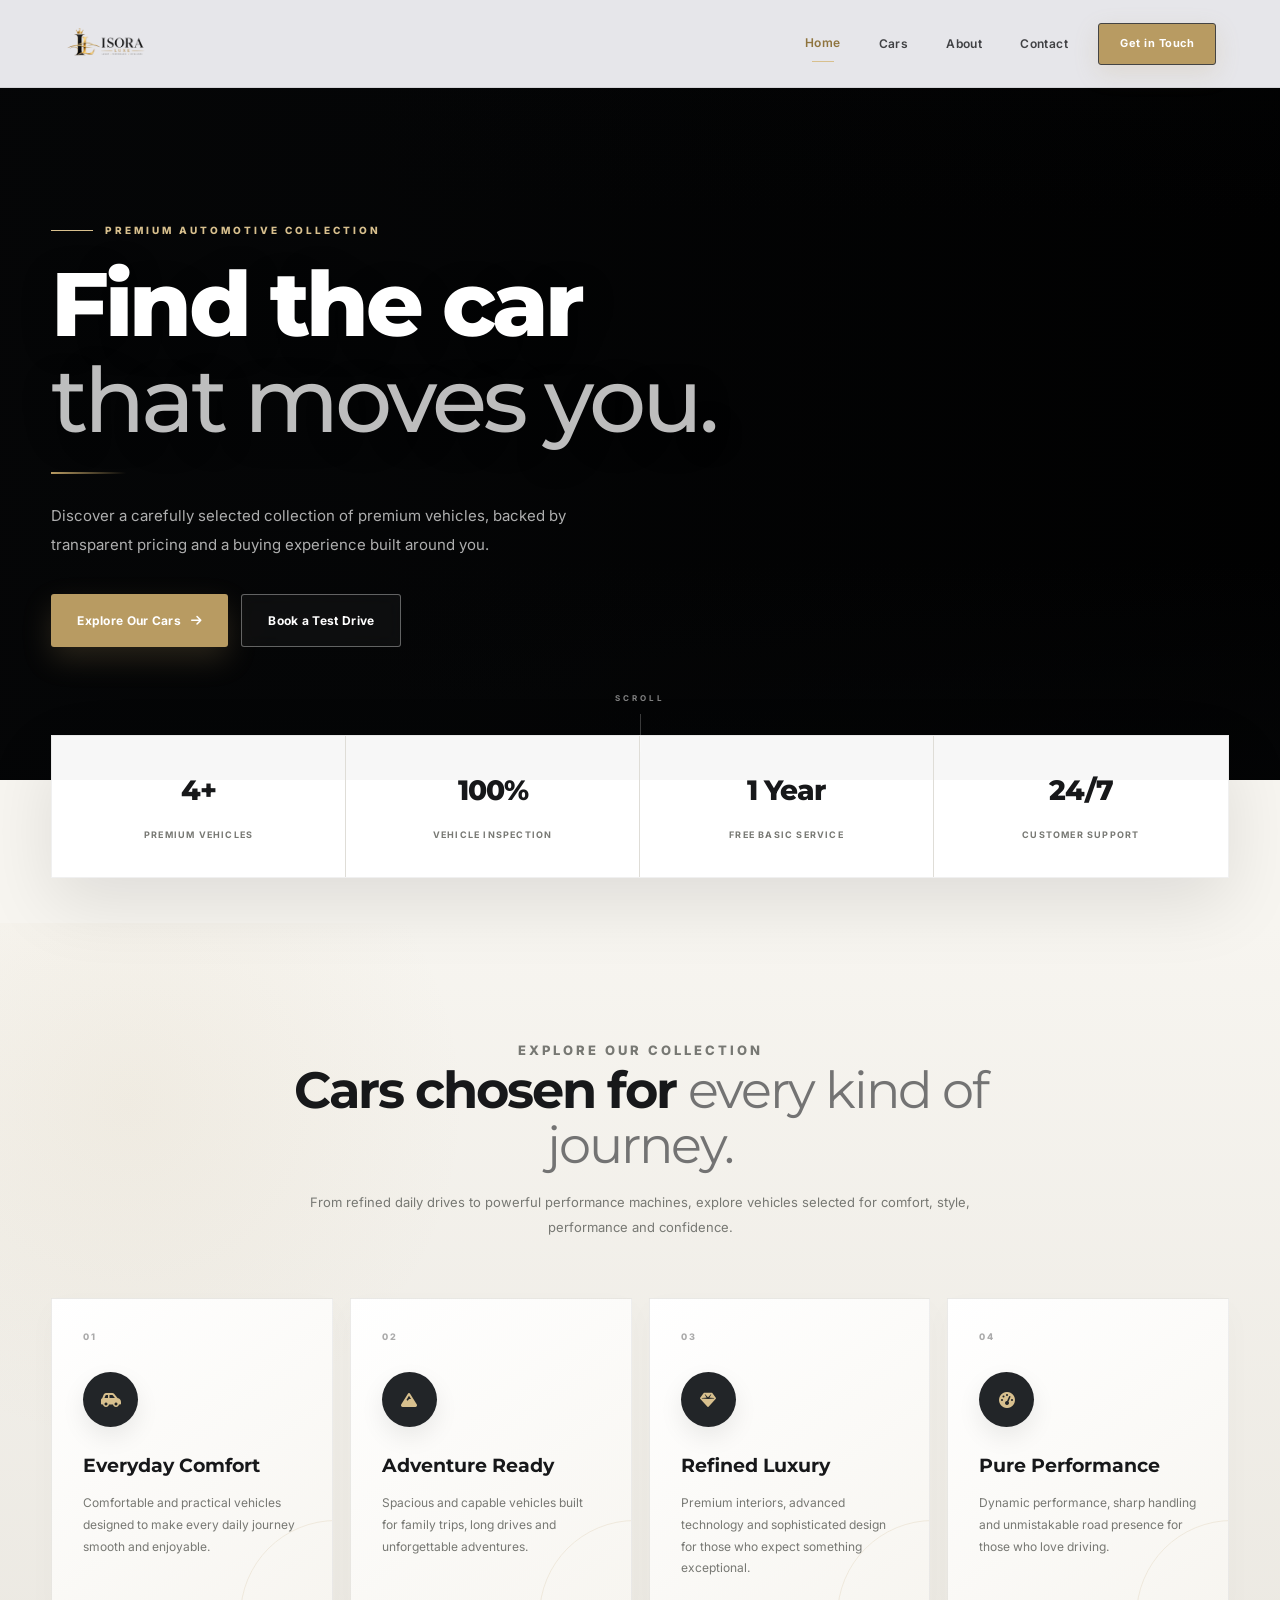
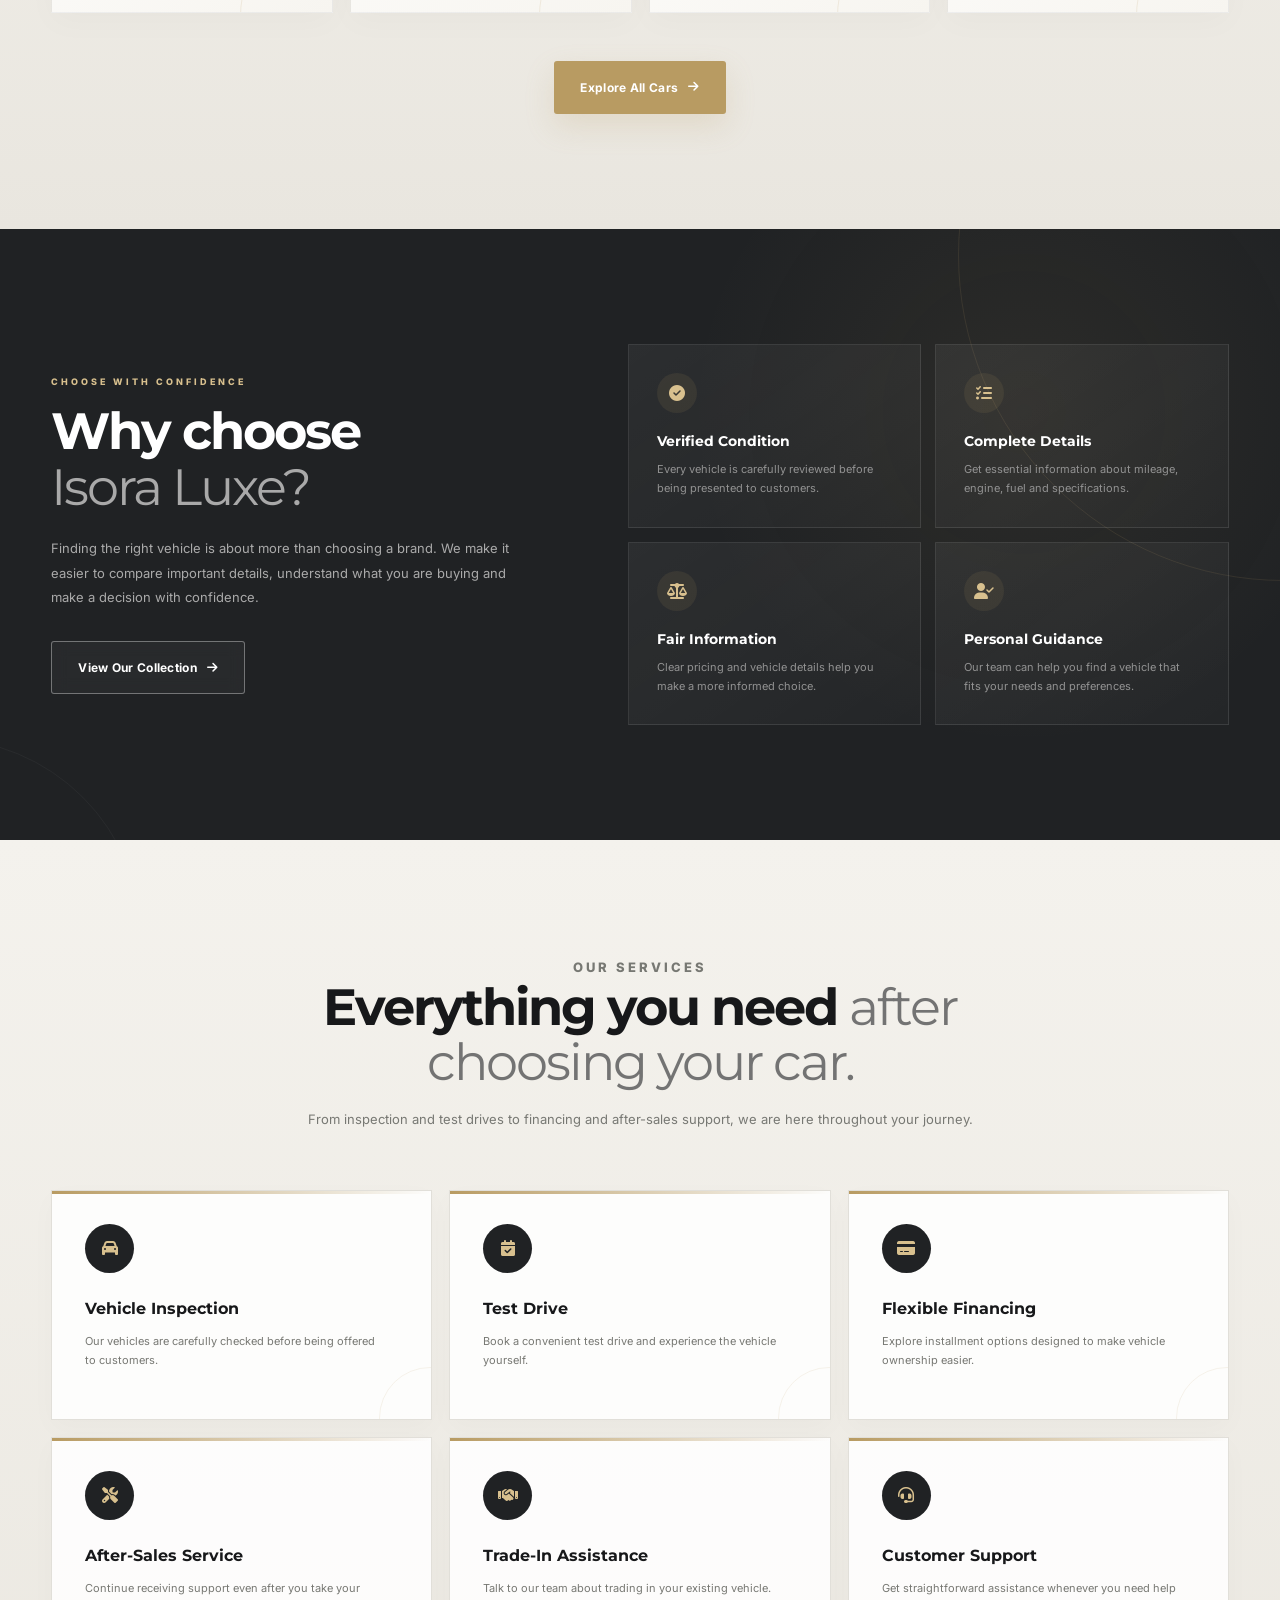
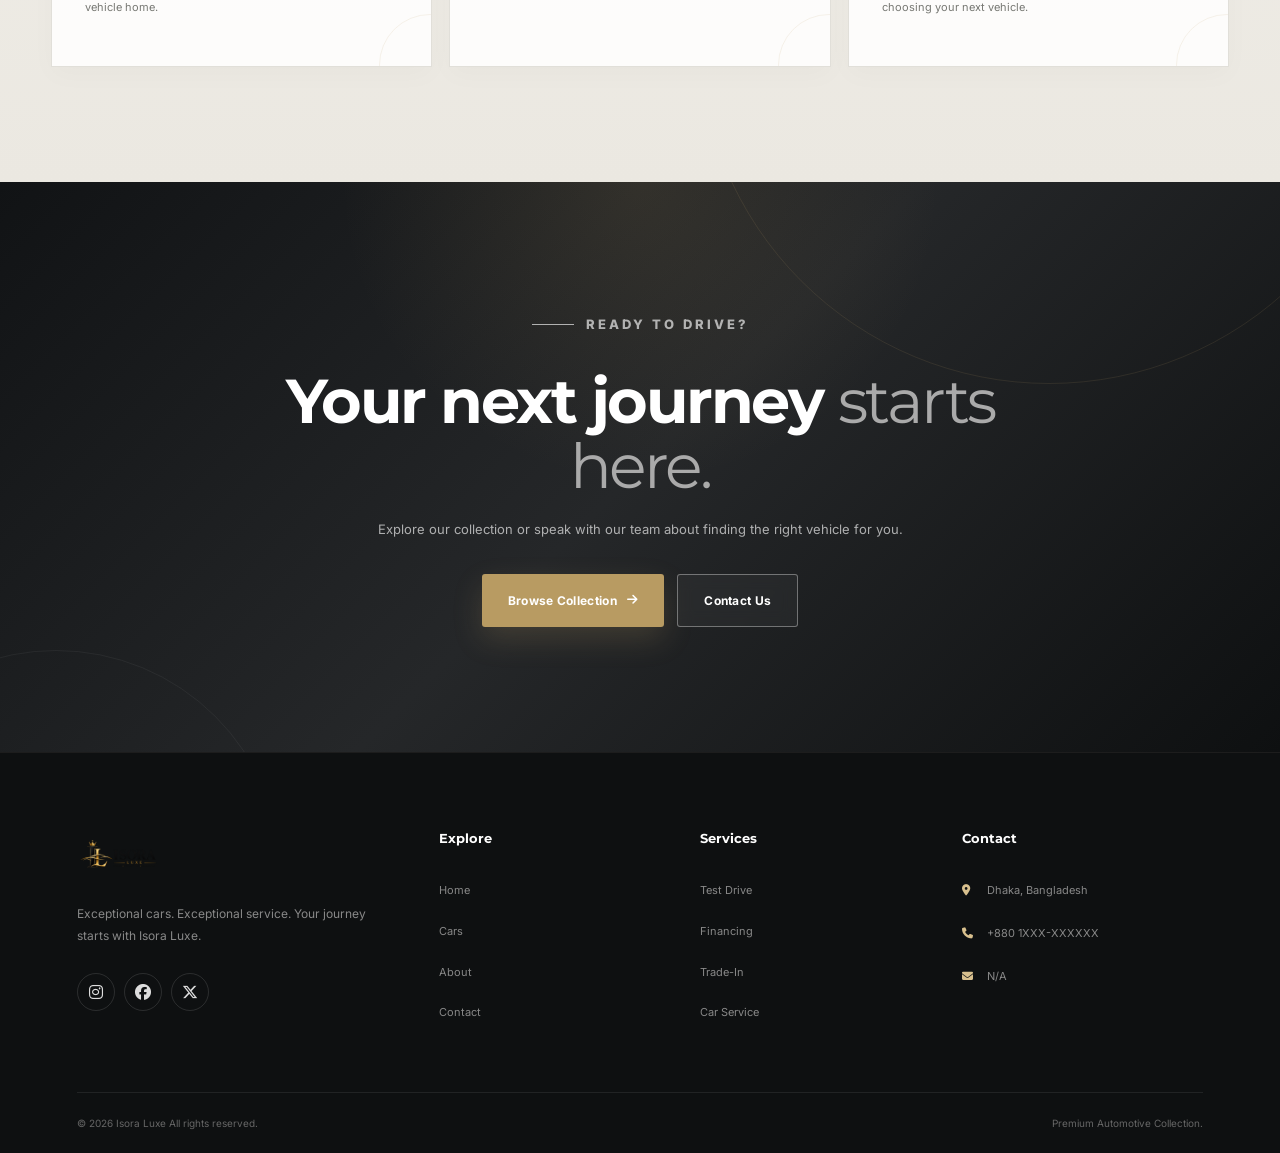
==== index.html @ e45c285e "Add files via upload" ====
<!DOCTYPE html>
<html lang="en">

<head>

    <meta charset="UTF-8">
    <meta name="viewport" content="width=device-width, initial-scale=1.0">

    <title>Isora Luxe | Premium Automotive</title>

    <meta name="description"
          content="Discover Isora Luxe's carefully selected collection of premium vehicles, transparent pricing and customer-focused automotive services.">

    <meta name="theme-color" content="#111315">

    <!-- MAIN CSS -->
    <link rel="stylesheet" href="css/style.css">

    <!-- GOOGLE FONTS -->
    <link rel="preconnect" href="https://fonts.googleapis.com">
    <link rel="preconnect"
          href="https://fonts.gstatic.com"
          crossorigin>

    <link href="https://fonts.googleapis.com/css2?family=Inter:wght@400;500;600;700&family=Montserrat:wght@500;600;700;800&display=swap"
          rel="stylesheet">

    <!-- FONT AWESOME -->
    <link rel="stylesheet"
          href="https://cdnjs.cloudflare.com/ajax/libs/font-awesome/6.5.2/css/all.min.css">


    <style>

        /* =========================================================
           ISORA LUXE — PREMIUM HOMEPAGE
        ========================================================= */

        :root {
            --gold: #b89b62;
            --gold-light: #d8c08e;
            --gold-dark: #8f743e;

            --black: #0d0f10;
            --dark: #151719;
            --charcoal: #202224;

            --cream: #f7f5f0;
            --warm: #eeece6;
            --white: #ffffff;

            --text: #17181a;
            --muted: #777873;
            --border: #dfddd7;

            --container: 1180px;

            --ease: cubic-bezier(.22, 1, .36, 1);
        }


        /* =========================================================
           RESET / BASE
        ========================================================= */

        * {
            box-sizing: border-box;
        }

        html {
            scroll-behavior: smooth;
        }

        body {
            margin: 0;
            font-family: "Inter", sans-serif;
            background: var(--cream);
            color: var(--text);
        }

        img,
        video {
            max-width: 100%;
        }

        a {
            -webkit-tap-highlight-color: transparent;
        }

        button,
        a {
            font-family: inherit;
        }


        /* =========================================================
           ACCESSIBILITY
        ========================================================= */

        .skip-link {
            position: fixed;
            left: 20px;
            top: -100px;
            z-index: 99999;

            padding: 12px 18px;

            background: var(--gold);
            color: white;

            text-decoration: none;
            font-size: 13px;
            font-weight: 700;

            border-radius: 4px;

            transition: top .25s ease;
        }

        .skip-link:focus {
            top: 20px;
        }

        :focus-visible {
            outline: 2px solid var(--gold-light);
            outline-offset: 4px;
        }


        /* =========================================================
           PAGE
        ========================================================= */

        .pw-home {
            width: 100%;
            min-height: 100vh;
            overflow-x: hidden;
            background: var(--cream);
        }

        .pw-container {
            width: min(var(--container), 92%);
            margin: 0 auto;
        }


        /* =========================================================
           NAVBAR
        ========================================================= */

        .navbar {
            position: fixed;
            top: 0;
            left: 0;

            width: 100%;
            min-height: 88px;

            display: flex;
            align-items: center;

            padding: 0 5%;

            z-index: 5000;

            background: rgba(240, 240, 244, .96);

            border-bottom: 1px solid rgba(0, 0, 0, .08);

            backdrop-filter: blur(18px);
            -webkit-backdrop-filter: blur(18px);

            transition:
                background .35s ease,
                min-height .35s ease,
                box-shadow .35s ease,
                border-color .35s ease;
        }

        .navbar.scrolled {
            min-height: 72px;

            background: rgba(14, 15, 16, .94);

            border-bottom-color: rgba(255,255,255,.08);

            box-shadow:
                0 10px 35px rgba(0,0,0,.22);
        }


        /* =========================================================
           LOGO
        ========================================================= */

        .navbar .logo {
            display: flex;
            align-items: center;

            text-decoration: none;

            flex-shrink: 0;
        }

        .navbar .logo img {
            height: 66px;
            width: auto;

            display: block;

            object-fit: contain;

            transition:
                height .35s ease,
                transform .35s var(--ease);
        }

        .navbar .logo:hover img {
            transform: scale(1.03);
        }

        .navbar.scrolled .logo img {
            height: 57px;
        }


        /* =========================================================
           DESKTOP NAVIGATION
        ========================================================= */

        .nav-links {
            display: flex;
            align-items: center;

            gap: 38px;

            margin-left: auto;
            margin-right: 30px;
        }

        .nav-links a {
            position: relative;

            color: rgba(17, 18, 20, .78);

            text-decoration: none;

            font-size: 12px;
            font-weight: 600;

            letter-spacing: .4px;

            transition:
                color .25s ease,
                transform .25s ease;
        }

        .navbar.scrolled .nav-links a {
            color: rgba(255,255,255,.78);
        }

        .nav-links a::after {
            content: "";

            position: absolute;

            left: 50%;
            bottom: -10px;

            width: 0;
            height: 1px;

            background: var(--gold-light);

            transform: translateX(-50%);

            transition: width .3s var(--ease);
        }

        .nav-links a:hover,
        .nav-links a.active {
            color: var(--gold-dark);
            transform: translateY(-1px);
        }

        .navbar.scrolled .nav-links a:hover,
        .navbar.scrolled .nav-links a.active {
            color: var(--gold-light);
        }

        .nav-links a:hover::after,
        .nav-links a.active::after {
            width: 22px;
        }


        /* =========================================================
           NAV BUTTON
        ========================================================= */

        .nav-btn {
            display: inline-flex;

            align-items: center;
            justify-content: center;

            min-height: 42px;

            padding: 0 21px;

            background: var(--gold);
            color: white;

            text-decoration: none;

            font-size: 11px;
            font-weight: 700;

            letter-spacing: .5px;

            border-radius: 3px;

            box-shadow:
                0 8px 25px rgba(184,155,98,.18);

            transition:
                transform .25s ease,
                background .25s ease,
                box-shadow .25s ease;
        }

        .nav-btn:hover {
            transform: translateY(-2px);

            background: var(--gold-light);

            color: #111;

            box-shadow:
                0 12px 30px rgba(184,155,98,.28);
        }


        /* =========================================================
           MOBILE MENU BUTTON
        ========================================================= */

        .menu-btn {
            display: none;

            width: 44px;
            height: 44px;

            align-items: center;
            justify-content: center;

            border: 1px solid rgba(0,0,0,.12);

            border-radius: 4px;

            background: rgba(0,0,0,.04);

            color: #222;

            font-size: 19px;

            cursor: pointer;
        }

        .navbar.scrolled .menu-btn {
            border-color: rgba(255,255,255,.14);

            background: rgba(255,255,255,.05);

            color: var(--gold-light);
        }


        /* =========================================================
           MOBILE NAV
        ========================================================= */

        .mobile-nav {
            display: none;

            position: absolute;

            top: 100%;
            left: 4%;
            right: 4%;

            padding: 10px;

            background: rgba(18,20,21,.98);

            border: 1px solid rgba(255,255,255,.1);

            border-radius: 5px;

            box-shadow:
                0 25px 60px rgba(0,0,0,.35);

            backdrop-filter: blur(20px);
        }

        .mobile-nav.is-open {
            display: block;
        }

        .mobile-nav a {
            display: flex;

            align-items: center;

            min-height: 50px;

            padding: 0 16px;

            color: rgba(255,255,255,.78);

            text-decoration: none;

            font-size: 13px;
            font-weight: 600;

            border-bottom: 1px solid rgba(255,255,255,.06);

            transition:
                color .2s ease,
                background .2s ease;
        }

        .mobile-nav a:last-child {
            border-bottom: 0;
        }

        .mobile-nav a:hover,
        .mobile-nav a.active {
            color: var(--gold-light);

            background: rgba(184,155,98,.08);
        }


        /* =========================================================
           HERO
        ========================================================= */

        .pw-hero {
            position: relative;

            min-height: 780px;

            display: flex;
            align-items: center;

            overflow: hidden;

            background:
                radial-gradient(
                    circle at 75% 50%,
                    rgba(184,155,98,.09),
                    transparent 35%
                ),
                #070809;
        }


        /* =========================================================
           HERO VIDEO
        ========================================================= */

        .pw-hero-video {
            position: absolute;

            inset: 0;

            width: 100%;
            height: 100%;

            display: block;

            object-fit: cover;
            object-position: center center;

            z-index: 0;

            /*
             * Fallback image.
             *
             * Make sure this file exists:
             *
             * images/hero-poster.jpg
             */

            background:
                #070809
                url("../images/hero-poster.jpg")
                center center / cover
                no-repeat;

            filter:
                brightness(.72)
                contrast(1.08)
                saturate(.9);

            transform: scale(1.02);

            opacity: 1;

            transition:
                opacity .45s ease,
                transform 1.2s ease;
        }

        .pw-hero-video.is-playing {
            opacity: 1;
        }

        /*
         * If the actual video cannot load,
         * keep the poster/background visible.
         */

        .pw-hero-video.video-error {
            opacity: 0;
        }


        /* =========================================================
           HERO OVERLAY
        ========================================================= */

        .pw-hero::before {
            content: "";

            position: absolute;

            inset: 0;

            z-index: 1;

            background:
                linear-gradient(
                    90deg,
                    rgba(5,6,7,.96) 0%,
                    rgba(5,6,7,.86) 28%,
                    rgba(5,6,7,.55) 55%,
                    rgba(5,6,7,.18) 100%
                );
        }

        .pw-hero::after {
            content: "";

            position: absolute;

            inset: 0;

            z-index: 1;

            background:
                linear-gradient(
                    0deg,
                    rgba(5,6,7,.75) 0%,
                    transparent 28%,
                    transparent 72%,
                    rgba(5,6,7,.35) 100%
                );
        }


        /* =========================================================
           HERO CONTENT
        ========================================================= */

        .pw-hero-content {
            position: relative;

            z-index: 2;

            width: min(var(--container), 92%);

            margin: 0 auto;

            padding-top: 80px;

            color: white;
        }

        .pw-hero-content-inner {
            max-width: 750px;
        }

        .pw-eyebrow {
            display: inline-flex;

            align-items: center;

            gap: 12px;

            margin: 0 0 22px;

            color: var(--gold-light);

            font-size: 10px;
            font-weight: 800;

            letter-spacing: 3px;

            text-transform: uppercase;
        }

        .pw-eyebrow::before {
            content: "";

            width: 42px;
            height: 1px;

            background: currentColor;
        }

        .pw-hero h1 {
            margin: 0;

            font-family: "Montserrat", sans-serif;

            font-size: clamp(50px, 7vw, 92px);

            line-height: .98;

            font-weight: 800;

            letter-spacing: -4px;

            text-shadow:
                0 8px 35px rgba(0,0,0,.3);
        }

        .pw-hero h1 span {
            display: block;

            margin-top: 8px;

            font-weight: 500;

            color: rgba(255,255,255,.74);
        }

        .hero-accent {
            width: 75px;
            height: 2px;

            margin: 28px 0;

            background:
                linear-gradient(
                    90deg,
                    var(--gold),
                    transparent
                );
        }

        .pw-hero-text {
            max-width: 590px;

            margin: 0 0 35px;

            color: rgba(255,255,255,.68);

            font-size: 15px;

            line-height: 1.9;
        }

        .pw-hero-buttons {
            display: flex;

            flex-wrap: wrap;

            gap: 13px;
        }

        .pw-btn {
            position: relative;

            display: inline-flex;

            align-items: center;
            justify-content: center;

            gap: 10px;

            min-height: 53px;

            padding: 0 26px;

            border-radius: 3px;

            text-decoration: none;

            font-size: 12px;
            font-weight: 700;

            letter-spacing: .3px;

            overflow: hidden;

            transition:
                transform .3s var(--ease),
                background .3s ease,
                color .3s ease,
                border-color .3s ease,
                box-shadow .3s ease;
        }

        .pw-btn i {
            transition: transform .3s var(--ease);
        }

        .pw-btn:hover i {
            transform: translateX(4px);
        }

        .pw-btn-primary {
            background: var(--gold);

            color: white;

            box-shadow:
                0 12px 30px rgba(184,155,98,.2);
        }

        .pw-btn-primary:hover {
            transform: translateY(-4px);

            background: var(--gold-light);

            color: #111;

            box-shadow:
                0 18px 40px rgba(184,155,98,.3);
        }

        .pw-btn-outline {
            border: 1px solid rgba(255,255,255,.35);

            background: rgba(255,255,255,.04);

            color: white;

            backdrop-filter: blur(8px);
        }

        .pw-btn-outline:hover {
            transform: translateY(-4px);

            background: white;

            border-color: white;

            color: #111;
        }


        /* =========================================================
           HERO SCROLL
        ========================================================= */

        .hero-scroll {
            position: absolute;

            left: 50%;
            bottom: 28px;

            z-index: 3;

            display: flex;

            flex-direction: column;

            align-items: center;

            gap: 9px;

            transform: translateX(-50%);

            color: rgba(255,255,255,.5);

            font-size: 8px;
            font-weight: 700;

            letter-spacing: 3px;

            text-transform: uppercase;
        }

        .hero-scroll-line {
            position: relative;

            width: 1px;
            height: 38px;

            overflow: hidden;

            background: rgba(255,255,255,.22);
        }

        .hero-scroll-line::after {
            content: "";

            position: absolute;

            top: -100%;
            left: 0;

            width: 100%;
            height: 50%;

            background: var(--gold-light);

            animation:
                scrollLine 1.8s ease-in-out infinite;
        }

        @keyframes scrollLine {

            0% {
                top: -100%;
            }

            50% {
                top: 100%;
            }

            100% {
                top: 100%;
            }

        }


        /* =========================================================
           STATS
        ========================================================= */

        .pw-stats {
            position: relative;

            background: var(--cream);
        }

        .pw-stats-grid {
            position: relative;

            z-index: 10;

            display: grid;

            grid-template-columns: repeat(4, 1fr);

            transform: translateY(-45px);

            background: rgba(255,255,255,.97);

            border: 1px solid rgba(0,0,0,.06);

            box-shadow:
                0 25px 70px rgba(0,0,0,.10);

            overflow: hidden;
        }

        .pw-stat {
            position: relative;

            padding: 32px 20px;

            text-align: center;

            border-right: 1px solid var(--border);

            transition:
                background .3s ease,
                transform .3s ease;
        }

        .pw-stat:last-child {
            border-right: 0;
        }

        .pw-stat:hover {
            background: #fbfaf7;

            transform: translateY(-3px);
        }

        .pw-stat::before {
            content: "";

            position: absolute;

            top: 0;
            left: 50%;

            width: 0;
            height: 2px;

            background: var(--gold);

            transform: translateX(-50%);

            transition: width .3s var(--ease);
        }

        .pw-stat:hover::before {
            width: 55px;
        }

        .pw-stat strong {
            display: block;

            margin-bottom: 7px;

            font-family: "Montserrat", sans-serif;

            font-size: 28px;
            font-weight: 800;

            letter-spacing: -1px;

            color: var(--text);
        }

        .pw-stat span {
            color: var(--muted);

            font-size: 9px;
            font-weight: 700;

            letter-spacing: 1.2px;

            text-transform: uppercase;
        }


        /* =========================================================
           GENERAL SECTIONS
        ========================================================= */

        .pw-section {
            position: relative;

            padding: 115px 0;
        }

        .pw-section-heading {
            max-width: 720px;

            margin: 0 auto 58px;

            text-align: center;
        }

        .pw-section-label {
            margin: 0 0 14px;

            color: var(--gold);

            font-size: 9px;
            font-weight: 800;

            letter-spacing: 3px;

            text-transform: uppercase;
        }

        .pw-section-heading h2 {
            margin: 0 0 17px;

            font-family: "Montserrat", sans-serif;

            font-size: clamp(33px, 4vw, 51px);

            line-height: 1.08;

            letter-spacing: -2px;

            color: var(--text);
        }

        .pw-section-heading h2 span {
            font-weight: 400;

            color: #737373;
        }

        .pw-section-heading p {
            margin: 0;

            color: var(--muted);

            font-size: 13px;

            line-height: 1.9;
        }


        /* =========================================================
           COLLECTION
        ========================================================= */

        .pw-types {
            background:
                radial-gradient(
                    circle at 10% 20%,
                    rgba(184,155,98,.08),
                    transparent 25%
                ),
                linear-gradient(
                    180deg,
                    var(--cream),
                    #e9e6df
                );
        }

        .pw-type-grid {
            display: grid;

            grid-template-columns: repeat(4, 1fr);

            gap: 17px;
        }

        .pw-type-card {
            position: relative;

            min-height: 315px;

            padding: 31px;

            display: flex;

            flex-direction: column;

            overflow: hidden;

            background:
                linear-gradient(
                    145deg,
                    #ffffff 0%,
                    #f7f5f0 100%
                );

            border: 1px solid rgba(0,0,0,.065);

            box-shadow:
                0 10px 30px rgba(0,0,0,.025);

            transition:
                transform .45s var(--ease),
                box-shadow .45s var(--ease),
                border-color .45s ease;
        }

        .pw-type-card::before {
            content: "";

            position: absolute;

            top: 0;
            left: 0;

            width: 0;
            height: 3px;

            background:
                linear-gradient(
                    90deg,
                    var(--gold),
                    var(--gold-light)
                );

            transition:
                width .45s var(--ease);
        }

        .pw-type-card::after {
            content: "";

            position: absolute;

            width: 190px;
            height: 190px;

            right: -100px;
            bottom: -100px;

            border: 1px solid rgba(184,155,98,.16);

            border-radius: 50%;

            transition:
                transform .6s var(--ease);
        }

        .pw-type-card:hover {
            transform: translateY(-12px);

            border-color: rgba(184,155,98,.3);

            box-shadow:
                0 30px 65px rgba(0,0,0,.12);
        }

        .pw-type-card:hover::before {
            width: 100%;
        }

        .pw-type-card:hover::after {
            transform: scale(1.25);
        }

        .pw-type-number {
            margin-bottom: 28px;

            color: #aaa;

            font-size: 9px;
            font-weight: 800;

            letter-spacing: 2px;
        }

        .pw-type-icon {
            position: relative;

            width: 55px;
            height: 55px;

            display: flex;

            align-items: center;
            justify-content: center;

            margin-bottom: 24px;

            background: #222528;

            color: var(--gold-light);

            border-radius: 50%;

            box-shadow:
                0 10px 25px rgba(0,0,0,.08);

            transition:
                transform .4s var(--ease),
                background .3s ease;
        }

        .pw-type-card:hover .pw-type-icon {
            transform: rotate(-5deg) scale(1.08);

            background: var(--gold);

            color: white;
        }

        .pw-type-card h3 {
            margin: 0 0 11px;

            font-family: "Montserrat", sans-serif;

            font-size: 19px;

            color: var(--text);
        }

        .pw-type-card p {
            margin: 0;

            color: var(--muted);

            font-size: 12px;

            line-height: 1.8;
        }

        .pw-collection-button {
            display: flex;

            justify-content: center;

            margin-top: 48px;
        }


        /* =========================================================
           WHY SECTION
        ========================================================= */

        .pw-why {
            overflow: hidden;

            background:
                radial-gradient(
                    circle at 80% 30%,
                    rgba(184,155,98,.08),
                    transparent 30%
                ),
                #202224;

            color: white;
        }

        .pw-why::before {
            content: "";

            position: absolute;

            width: 650px;
            height: 650px;

            right: -330px;
            top: -300px;

            border: 1px solid rgba(184,155,98,.13);

            border-radius: 50%;
        }

        .pw-why::after {
            content: "";

            position: absolute;

            width: 400px;
            height: 400px;

            left: -260px;
            bottom: -300px;

            border: 1px solid rgba(255,255,255,.04);

            border-radius: 50%;
        }

        .pw-why-grid {
            position: relative;

            z-index: 2;

            display: grid;

            grid-template-columns: .9fr 1.1fr;

            gap: 85px;

            align-items: center;
        }

        .pw-why .pw-section-label {
            color: var(--gold-light);
        }

        .pw-why h2 {
            margin: 0 0 22px;

            font-family: "Montserrat", sans-serif;

            font-size: clamp(35px, 4vw, 54px);

            line-height: 1.08;

            letter-spacing: -2px;
        }

        .pw-why h2 span {
            display: block;

            font-weight: 400;

            color: #a9a9a9;
        }

        .pw-why-main-text {
            max-width: 520px;

            margin-bottom: 31px;

            color: #aaa;

            font-size: 13px;

            line-height: 1.9;
        }

        .pw-why-list {
            display: grid;

            grid-template-columns: 1fr 1fr;

            gap: 14px;
        }

        .pw-why-item {
            padding: 28px;

            background:
                linear-gradient(
                    145deg,
                    rgba(255,255,255,.055),
                    rgba(255,255,255,.02)
                );

            border: 1px solid rgba(255,255,255,.09);

            transition:
                transform .35s var(--ease),
                background .35s ease,
                border-color .35s ease,
                box-shadow .35s ease;
        }

        .pw-why-item:hover {
            transform: translateY(-7px);

            background:
                linear-gradient(
                    145deg,
                    rgba(184,155,98,.12),
                    rgba(255,255,255,.035)
                );

            border-color: rgba(184,155,98,.32);

            box-shadow:
                0 20px 45px rgba(0,0,0,.18);
        }

        .pw-why-item i {
            display: flex;

            width: 40px;
            height: 40px;

            align-items: center;
            justify-content: center;

            margin-bottom: 17px;

            background: rgba(184,155,98,.1);

            color: var(--gold-light);

            border-radius: 50%;
        }

        .pw-why-item h3 {
            margin: 0 0 8px;

            font-family: "Montserrat", sans-serif;

            font-size: 14px;
        }

        .pw-why-item p {
            margin: 0;

            color: #929292;

            font-size: 11px;

            line-height: 1.75;
        }


        /* =========================================================
           SERVICES
        ========================================================= */

        .pw-services-section {
            background:
                linear-gradient(
                    180deg,
                    #f4f2ed,
                    #ebe8e1
                );
        }

        .pw-services-grid {
            display: grid;

            grid-template-columns: repeat(3, 1fr);

            gap: 17px;
        }

        .pw-service {
            position: relative;

            min-height: 230px;

            padding: 33px;

            overflow: hidden;

            background: rgba(255,255,255,.88);

            border: 1px solid #e1dfd9;

            box-shadow:
                0 8px 25px rgba(0,0,0,.025);

            transition:
                transform .4s var(--ease),
                box-shadow .4s var(--ease),
                background .4s ease;
        }

        .pw-service::before {
            content: "";

            position: absolute;

            top: 0;
            left: 0;

            width: 100%;
            height: 3px;

            background:
                linear-gradient(
                    90deg,
                    var(--gold),
                    transparent
                );
        }

        .pw-service::after {
            content: "";

            position: absolute;

            width: 100px;
            height: 100px;

            right: -50px;
            bottom: -50px;

            border: 1px solid rgba(184,155,98,.12);

            border-radius: 50%;
        }

        .pw-service:hover {
            transform: translateY(-9px);

            background: white;

            box-shadow:
                0 25px 55px rgba(0,0,0,.10);
        }

        .pw-service i {
            display: inline-flex;

            width: 49px;
            height: 49px;

            align-items: center;
            justify-content: center;

            margin-bottom: 23px;

            background: #202224;

            color: var(--gold-light);

            border-radius: 50%;

            transition:
                transform .35s var(--ease),
                background .3s ease;
        }

        .pw-service:hover i {
            transform: scale(1.08);

            background: var(--gold);

            color: white;
        }

        .pw-service h3 {
            margin: 0 0 10px;

            font-family: "Montserrat", sans-serif;

            font-size: 16px;

            color: var(--text);
        }

        .pw-service p {
            max-width: 300px;

            margin: 0;

            color: var(--muted);

            font-size: 11px;

            line-height: 1.8;
        }


        /* =========================================================
           CTA
        ========================================================= */

        .pw-cta {
            position: relative;

            padding: 125px 0;

            overflow: hidden;

            background:
                radial-gradient(
                    circle at 50% 0%,
                    rgba(184,155,98,.13),
                    transparent 35%
                ),
                linear-gradient(
                    135deg,
                    #111315,
                    #252729 50%,
                    #0e1011
                );

            color: white;

            text-align: center;
        }

        .pw-cta::before {
            content: "";

            position: absolute;

            width: 700px;
            height: 700px;

            top: -500px;
            right: -120px;

            border: 1px solid rgba(184,155,98,.13);

            border-radius: 50%;
        }

        .pw-cta::after {
            content: "";

            position: absolute;

            width: 450px;
            height: 450px;

            bottom: -350px;
            left: -170px;

            border: 1px solid rgba(255,255,255,.05);

            border-radius: 50%;
        }

        .pw-cta .pw-container {
            position: relative;

            z-index: 2;
        }

        .pw-cta-inner {
            max-width: 760px;

            margin: 0 auto;
        }

        .pw-cta h2 {
            margin: 0 0 18px;

            font-family: "Montserrat", sans-serif;

            font-size: clamp(37px, 5vw, 62px);

            line-height: 1.05;

            letter-spacing: -2.5px;
        }

        .pw-cta h2 span {
            font-weight: 400;

            color: #aaa;
        }

        .pw-cta p {
            max-width: 560px;

            margin: 0 auto 32px;

            color: rgba(255,255,255,.64);

            font-size: 13px;

            line-height: 1.9;
        }

        .pw-cta-buttons {
            justify-content: center;
        }


        /* =========================================================
           FOOTER
        ========================================================= */

        .footer {
            width: 100%;

            padding: 75px 6% 0;

            background: #0e1011;

            color: white;
        }

        .footer-grid {
            width: 100%;
            max-width: var(--container);

            margin: 0 auto;

            display: grid;

            grid-template-columns: 1.5fr 1fr 1fr 1.2fr;

            gap: 60px;

            padding-bottom: 58px;
        }

        .footer-about .logo {
            display: inline-flex;

            align-items: center;

            margin-bottom: 20px;

            text-decoration: none;
        }

        .footer-about .logo img {
            height: 68px;

            width: auto;

            display: block;
        }

        .footer-about > p {
            max-width: 310px;

            margin: 0;

            color: #888;

            font-size: 12px;

            line-height: 1.9;
        }

        .socials {
            display: flex;

            gap: 9px;

            margin-top: 25px;
        }

        .socials a {
            width: 38px;
            height: 38px;

            display: flex;

            align-items: center;
            justify-content: center;

            border: 1px solid rgba(255,255,255,.12);

            border-radius: 50%;

            color: #ddd;

            text-decoration: none;

            transition:
                transform .3s ease,
                background .3s ease,
                border-color .3s ease,
                color .3s ease;
        }

        .socials a:hover {
            transform: translateY(-3px);

            background: var(--gold);

            border-color: var(--gold);

            color: #111;
        }

        .footer-column {
            display: flex;

            flex-direction: column;

            align-items: flex-start;
        }

        .footer-column h4 {
            margin: 0 0 23px;

            font-family: "Montserrat", sans-serif;

            font-size: 13px;
        }

        .footer-column a {
            margin-bottom: 12px;

            color: #888;

            text-decoration: none;

            font-size: 11px;

            transition:
                color .25s ease,
                transform .25s ease;
        }

        .footer-column a:hover {
            color: var(--gold-light);

            transform: translateX(3px);
        }

        .footer-column p {
            display: flex;

            align-items: flex-start;

            gap: 10px;

            margin: 0 0 14px;

            color: #888;

            font-size: 11px;

            line-height: 1.6;
        }

        .footer-column p i {
            width: 15px;

            margin-top: 3px;

            color: var(--gold-light);
        }

        .footer-bottom {
            width: 100%;
            max-width: var(--container);

            margin: 0 auto;

            padding: 22px 0;

            display: flex;

            align-items: center;
            justify-content: space-between;

            gap: 20px;

            border-top: 1px solid rgba(255,255,255,.08);
        }

        .footer-bottom p {
            margin: 0;

            color: #666;

            font-size: 10px;
        }


        /* =========================================================
           REVEAL ANIMATION
        ========================================================= */

        .reveal {
            opacity: 0;

            transform:
                translateY(35px);

            transition:
                opacity .8s ease,
                transform .8s var(--ease);
        }

        .reveal.visible {
            opacity: 1;

            transform:
                translateY(0);
        }

        .delay-1 {
            transition-delay: .08s;
        }

        .delay-2 {
            transition-delay: .16s;
        }

        .delay-3 {
            transition-delay: .24s;
        }

        .delay-4 {
            transition-delay: .32s;
        }


        /* =========================================================
           RESPONSIVE — 1000PX
        ========================================================= */

        @media (max-width: 1000px) {

            .nav-links {
                gap: 22px;

                margin-right: 20px;
            }

            .nav-btn {
                display: none;
            }

            .pw-type-grid {
                grid-template-columns: repeat(2, 1fr);
            }

            .pw-why-grid {
                grid-template-columns: 1fr;

                gap: 55px;
            }

            .pw-services-grid {
                grid-template-columns: repeat(2, 1fr);
            }

            .footer-grid {
                grid-template-columns: repeat(2, 1fr);

                gap: 45px;
            }

        }


        /* =========================================================
           RESPONSIVE — 700PX
        ========================================================= */

        @media (max-width: 700px) {

            .navbar {
                min-height: 76px;

                padding: 0 5%;
            }

            .navbar.scrolled {
                min-height: 68px;
            }

            .navbar .logo img,
            .navbar.scrolled .logo img {
                height: 54px;
            }

            .nav-links {
                display: none;
            }

            .menu-btn {
                display: flex;
            }

            .pw-hero {
                min-height: 700px;
            }

            /*
             * Mobile video positioning.
             */

            .pw-hero-video {
                object-position: center center;

                filter:
                    brightness(.62)
                    contrast(1.08)
                    saturate(.88);

                transform: scale(1.01);
            }

            .pw-hero-content {
                padding-top: 65px;
            }

            .pw-hero h1 {
                font-size: clamp(46px, 13vw, 70px);

                letter-spacing: -2.5px;
            }

            .pw-hero-text {
                font-size: 13px;
            }

            .pw-stats-grid {
                grid-template-columns: repeat(2, 1fr);

                transform: translateY(-30px);
            }

            .pw-stat {
                border-right: 1px solid var(--border);
            }

            .pw-stat:nth-child(2),
            .pw-stat:nth-child(4) {
                border-right: 0;
            }

            .pw-stat:nth-child(-n+2) {
                border-bottom: 1px solid var(--border);
            }

            .pw-type-grid {
                grid-template-columns: 1fr;
            }

            .pw-why-list {
                grid-template-columns: 1fr;
            }

            .pw-services-grid {
                grid-template-columns: 1fr;
            }

            .pw-section {
                padding: 80px 0;
            }

            .pw-section-heading {
                margin-bottom: 40px;
            }

            .pw-section-heading h2 {
                letter-spacing: -1.2px;
            }

            .footer {
                padding: 58px 7% 0;
            }

            .footer-grid {
                grid-template-columns: 1fr;

                gap: 40px;
            }

        }


        /* =========================================================
           RESPONSIVE — 500PX
        ========================================================= */

        @media (max-width: 500px) {

            .pw-hero {
                min-height: 680px;
            }

            /*
             * On smaller phones, slightly reposition the
             * video so the important part remains visible.
             */

            .pw-hero-video {
                object-position: 58% center;

                filter:
                    brightness(.58)
                    contrast(1.08)
                    saturate(.85);
            }

            .pw-hero::before {
                background:
                    linear-gradient(
                        90deg,
                        rgba(5,6,7,.91),
                        rgba(5,6,7,.62)
                    );
            }

            .pw-eyebrow {
                font-size: 8px;

                letter-spacing: 2px;
            }

            .pw-eyebrow::before {
                width: 28px;
            }

            .pw-hero h1 {
                font-size: 48px;

                letter-spacing: -2px;
            }

            .pw-hero-text {
                margin-bottom: 28px;
            }

            .pw-hero-buttons {
                flex-direction: column;

                width: 100%;
            }

            .pw-btn {
                width: 100%;
            }

            .hero-scroll {
                display: none;
            }

            .pw-stats-grid {
                transform: translateY(-20px);
            }

            .pw-stat {
                padding: 24px 10px;
            }

            .pw-stat strong {
                font-size: 22px;
            }

            .pw-stat span {
                font-size: 8px;

                letter-spacing: .8px;
            }

            .pw-type-card {
                min-height: 285px;
            }

            .pw-why {
                padding: 80px 0;
            }

            .pw-why h2 {
                font-size: 38px;
            }

            .pw-cta {
                padding: 90px 0;
            }

            .pw-cta h2 {
                font-size: 39px;
            }


            /* CENTER FOOTER ON MOBILE */

            .footer {
                text-align: center;
            }

            .footer-grid {
                justify-items: center;

                text-align: center;
            }

            .footer-about {
                width: 100%;

                display: flex;

                flex-direction: column;

                align-items: center;
            }

            .footer-about .logo {
                justify-content: center;
            }

            .footer-about > p {
                margin-left: auto;
                margin-right: auto;
            }

            .socials {
                justify-content: center;
            }

            .footer-column {
                width: 100%;

                align-items: center;

                text-align: center;
            }

            .footer-column a {
                text-align: center;
            }

            .footer-column p {
                justify-content: center;

                width: 100%;

                text-align: center;
            }

            .footer-bottom {
                flex-direction: column;

                justify-content: center;

                align-items: center;

                text-align: center;

                gap: 8px;
            }

        }


        /* =========================================================
           REDUCED MOTION
        ========================================================= */

        @media (prefers-reduced-motion: reduce) {

            html {
                scroll-behavior: auto;
            }

            *,
            *::before,
            *::after {
                animation-duration: .01ms !important;
                animation-iteration-count: 1 !important;
                transition-duration: .01ms !important;
            }

            .reveal {
                opacity: 1;
                transform: none;
            }

        }

    </style>

</head>


<body class="pw-home">


    <!-- =========================================================
         SKIP LINK
    ========================================================== -->

    <a href="#main-content"
       class="skip-link">

        Skip to content

    </a>


    <!-- =========================================================
         NAVBAR
    ========================================================== -->

    <header class="navbar"
            id="navbar">


        <!-- LOGO -->

        <a href="index.html"
           class="logo"
           aria-label="Isora Luxe Home">

            <img src="images/logo.png"
                 alt="Isora Luxe Logo">

        </a>


        <!-- DESKTOP NAVIGATION -->

        <nav class="nav-links"
             aria-label="Primary navigation">

            <a href="index.html"
               class="active"
               aria-current="page">

                Home

            </a>

            <a href="cars.html">

                Cars

            </a>

            <a href="about.html">

                About

            </a>

            <a href="contact.html">

                Contact

            </a>

        </nav>


        <!-- CONTACT BUTTON -->

        <a href="contact.html"
           class="nav-btn">

            Get in Touch

        </a>


        <!-- MOBILE MENU BUTTON -->

        <button class="menu-btn"
                type="button"
                aria-label="Open navigation menu"
                aria-expanded="false"
                aria-controls="mobile-navigation">

            <i class="fa-solid fa-bars"
               aria-hidden="true"></i>

        </button>


        <!-- MOBILE NAVIGATION -->

        <nav id="mobile-navigation"
             class="mobile-nav"
             aria-label="Mobile navigation"
             hidden>

            <a href="index.html"
               class="active"
               aria-current="page">

                Home

            </a>

            <a href="cars.html">

                Cars

            </a>

            <a href="about.html">

                About

            </a>

            <a href="contact.html">

                Contact

            </a>

            <a href="contact.html">

                Get in Touch

            </a>

        </nav>

    </header>


    <main id="main-content">


        <!-- =========================================================
             HERO
        ========================================================== -->

        <section class="pw-hero"
                 aria-labelledby="hero-title">


            <!-- HERO VIDEO -->

            <video
                class="pw-hero-video"
                autoplay
                muted
                loop
                playsinline
                webkit-playsinline
                preload="auto"
                poster="images/hero-poster.jpg"
                aria-hidden="true">

                <source
                    src="videos/prime-wheels.mp4"
                    type="video/mp4">

            </video>


            <!-- HERO CONTENT -->

            <div class="pw-hero-content">

                <div class="pw-hero-content-inner">

                    <p class="pw-eyebrow">

                        Premium Automotive Collection

                    </p>

                    <h1 id="hero-title">

                        Find the car

                        <span>

                            that moves you.

                        </span>

                    </h1>

                    <div class="hero-accent"></div>

                    <p class="pw-hero-text">

                        Discover a carefully selected collection
                        of premium vehicles, backed by transparent
                        pricing and a buying experience built around you.

                    </p>

                    <div class="pw-hero-buttons">

                        <a href="cars.html"
                           class="pw-btn pw-btn-primary">

                            Explore Our Cars

                            <i class="fa-solid fa-arrow-right"
                               aria-hidden="true"></i>

                        </a>

                        <a href="contact.html"
                           class="pw-btn pw-btn-outline">

                            Book a Test Drive

                        </a>

                    </div>

                </div>

            </div>


            <!-- SCROLL INDICATOR -->

            <div class="hero-scroll"
                 aria-hidden="true">

                <span>

                    Scroll

                </span>

                <span class="hero-scroll-line"></span>

            </div>

        </section>


        <!-- =========================================================
             STATS
        ========================================================== -->

        <section class="pw-stats"
                 aria-label="Isora Luxe statistics">

            <div class="pw-container">

                <div class="pw-stats-grid"
                     role="list">

                    <div class="pw-stat"
                         role="listitem">

                        <strong>

                            4+

                        </strong>

                        <span>

                            Premium Vehicles

                        </span>

                    </div>

                    <div class="pw-stat"
                         role="listitem">

                        <strong>

                            100%

                        </strong>

                        <span>

                            Vehicle Inspection

                        </span>

                    </div>

                    <div class="pw-stat"
                         role="listitem">

                        <strong>

                            1 Year

                        </strong>

                        <span>

                            Free Basic Service

                        </span>

                    </div>

                    <div class="pw-stat"
                         role="listitem">

                        <strong>

                            24/7

                        </strong>

                        <span>

                            Customer Support

                        </span>

                    </div>

                </div>

            </div>

        </section>


        <!-- =========================================================
             COLLECTION
        ========================================================== -->

        <section class="pw-section pw-types"
                 aria-labelledby="collection-title">

            <div class="pw-container">

                <div class="pw-section-heading reveal">

                    <p class="pw-section-label">

                        Explore Our Collection

                    </p>

                    <h2 id="collection-title">

                        Cars chosen for

                        <span>

                            every kind of journey.

                        </span>

                    </h2>

                    <p>

                        From refined daily drives to powerful performance
                        machines, explore vehicles selected for comfort,
                        style, performance and confidence.

                    </p>

                </div>


                <div class="pw-type-grid">


                    <article class="pw-type-card reveal">

                        <div class="pw-type-number">

                            01

                        </div>

                        <div class="pw-type-icon"
                             aria-hidden="true">

                            <i class="fa-solid fa-car-side"></i>

                        </div>

                        <h3>

                            Everyday Comfort

                        </h3>

                        <p>

                            Comfortable and practical vehicles designed
                            to make every daily journey smooth and enjoyable.

                        </p>

                    </article>


                    <article class="pw-type-card reveal delay-1">

                        <div class="pw-type-number">

                            02

                        </div>

                        <div class="pw-type-icon"
                             aria-hidden="true">

                            <i class="fa-solid fa-mountain"></i>

                        </div>

                        <h3>

                            Adventure Ready

                        </h3>

                        <p>

                            Spacious and capable vehicles built for family
                            trips, long drives and unforgettable adventures.

                        </p>

                    </article>


                    <article class="pw-type-card reveal delay-2">

                        <div class="pw-type-number">

                            03

                        </div>

                        <div class="pw-type-icon"
                             aria-hidden="true">

                            <i class="fa-solid fa-gem"></i>

                        </div>

                        <h3>

                            Refined Luxury

                        </h3>

                        <p>

                            Premium interiors, advanced technology and
                            sophisticated design for those who expect
                            something exceptional.

                        </p>

                    </article>


                    <article class="pw-type-card reveal delay-3">

                        <div class="pw-type-number">

                            04

                        </div>

                        <div class="pw-type-icon"
                             aria-hidden="true">

                            <i class="fa-solid fa-gauge-high"></i>

                        </div>

                        <h3>

                            Pure Performance

                        </h3>

                        <p>

                            Dynamic performance, sharp handling and
                            unmistakable road presence for those who
                            love driving.

                        </p>

                    </article>


                </div>


                <div class="pw-collection-button reveal">

                    <a href="cars.html"
                       class="pw-btn pw-btn-primary">

                        Explore All Cars

                        <i class="fa-solid fa-arrow-right"
                           aria-hidden="true"></i>

                    </a>

                </div>

            </div>

        </section>


        <!-- =========================================================
             WHY ISORA LUXE
        ========================================================== -->

        <section class="pw-section pw-why"
                 aria-labelledby="why-title">

            <div class="pw-container">

                <div class="pw-why-grid">


                    <div class="reveal">

                        <p class="pw-section-label">

                            Choose With Confidence

                        </p>

                        <h2 id="why-title">

                            Why choose

                            <span>

                                Isora Luxe?

                            </span>

                        </h2>

                        <p class="pw-why-main-text">

                            Finding the right vehicle is about more
                            than choosing a brand. We make it easier
                            to compare important details, understand
                            what you are buying and make a decision
                            with confidence.

                        </p>

                        <a href="cars.html"
                           class="pw-btn pw-btn-outline">

                            View Our Collection

                            <i class="fa-solid fa-arrow-right"
                               aria-hidden="true"></i>

                        </a>

                    </div>


                    <div class="pw-why-list">


                        <article class="pw-why-item reveal">

                            <i class="fa-solid fa-circle-check"
                               aria-hidden="true"></i>

                            <h3>

                                Verified Condition

                            </h3>

                            <p>

                                Every vehicle is carefully reviewed
                                before being presented to customers.

                            </p>

                        </article>


                        <article class="pw-why-item reveal delay-1">

                            <i class="fa-solid fa-list-check"
                               aria-hidden="true"></i>

                            <h3>

                                Complete Details

                            </h3>

                            <p>

                                Get essential information about
                                mileage, engine, fuel and specifications.

                            </p>

                        </article>


                        <article class="pw-why-item reveal delay-2">

                            <i class="fa-solid fa-scale-balanced"
                               aria-hidden="true"></i>

                            <h3>

                                Fair Information

                            </h3>

                            <p>

                                Clear pricing and vehicle details
                                help you make a more informed choice.

                            </p>

                        </article>


                        <article class="pw-why-item reveal delay-3">

                            <i class="fa-solid fa-user-check"
                               aria-hidden="true"></i>

                            <h3>

                                Personal Guidance

                            </h3>

                            <p>

                                Our team can help you find a vehicle
                                that fits your needs and preferences.

                            </p>

                        </article>


                    </div>

                </div>

            </div>

        </section>


        <!-- =========================================================
             SERVICES
        ========================================================== -->

        <section class="pw-section pw-services-section"
                 aria-labelledby="services-title">

            <div class="pw-container">

                <div class="pw-section-heading reveal">

                    <p class="pw-section-label">

                        Our Services

                    </p>

                    <h2 id="services-title">

                        Everything you need

                        <span>

                            after choosing your car.

                        </span>

                    </h2>

                    <p>

                        From inspection and test drives to
                        financing and after-sales support,
                        we are here throughout your journey.

                    </p>

                </div>


                <div class="pw-services-grid">


                    <article class="pw-service reveal">

                        <i class="fa-solid fa-car"
                           aria-hidden="true"></i>

                        <h3>

                            Vehicle Inspection

                        </h3>

                        <p>

                            Our vehicles are carefully checked
                            before being offered to customers.

                        </p>

                    </article>


                    <article class="pw-service reveal delay-1">

                        <i class="fa-solid fa-calendar-check"
                           aria-hidden="true"></i>

                        <h3>

                            Test Drive

                        </h3>

                        <p>

                            Book a convenient test drive and
                            experience the vehicle yourself.

                        </p>

                    </article>


                    <article class="pw-service reveal delay-2">

                        <i class="fa-solid fa-credit-card"
                           aria-hidden="true"></i>

                        <h3>

                            Flexible Financing

                        </h3>

                        <p>

                            Explore installment options designed
                            to make vehicle ownership easier.

                        </p>

                    </article>


                    <article class="pw-service reveal">

                        <i class="fa-solid fa-screwdriver-wrench"
                           aria-hidden="true"></i>

                        <h3>

                            After-Sales Service

                        </h3>

                        <p>

                            Continue receiving support even
                            after you take your vehicle home.

                        </p>

                    </article>


                    <article class="pw-service reveal delay-1">

                        <i class="fa-solid fa-handshake"
                           aria-hidden="true"></i>

                        <h3>

                            Trade-In Assistance

                        </h3>

                        <p>

                            Talk to our team about trading in
                            your existing vehicle.

                        </p>

                    </article>


                    <article class="pw-service reveal delay-2">

                        <i class="fa-solid fa-headset"
                           aria-hidden="true"></i>

                        <h3>

                            Customer Support

                        </h3>

                        <p>

                            Get straightforward assistance whenever
                            you need help choosing your next vehicle.

                        </p>

                    </article>


                </div>

            </div>

        </section>


        <!-- =========================================================
             CTA
        ========================================================== -->

        <section class="pw-cta"
                 aria-labelledby="cta-title">

            <div class="pw-container">

                <div class="pw-cta-inner reveal">

                    <p class="pw-eyebrow">

                        Ready to Drive?

                    </p>

                    <h2 id="cta-title">

                        Your next journey

                        <span>

                            starts here.

                        </span>

                    </h2>

                    <p>

                        Explore our collection or speak with
                        our team about finding the right vehicle
                        for you.

                    </p>

                    <div class="pw-hero-buttons pw-cta-buttons">

                        <a href="cars.html"
                           class="pw-btn pw-btn-primary">

                            Browse Collection

                            <i class="fa-solid fa-arrow-right"
                               aria-hidden="true"></i>

                        </a>

                        <a href="contact.html"
                           class="pw-btn pw-btn-outline">

                            Contact Us

                        </a>

                    </div>

                </div>

            </div>

        </section>


    </main>


    <!-- =========================================================
         FOOTER
    ========================================================== -->

    <footer class="footer">

        <div class="footer-grid">


            <!-- ABOUT -->

            <div class="footer-about">

                <a href="index.html"
                   class="logo"
                   aria-label="Isora Luxe Home">

                    <img src="images/logo.png"
                         alt="Isora Luxe Logo">

                </a>

                <p>

                    Exceptional cars.
                    Exceptional service.
                    Your journey starts with Isora Luxe.

                </p>

                <div class="socials">

                    <a href="#"
                       aria-label="Instagram">

                        <i class="fa-brands fa-instagram"
                           aria-hidden="true"></i>

                    </a>

                    <a href="#"
                       aria-label="Facebook">

                        <i class="fa-brands fa-facebook"
                           aria-hidden="true"></i>

                    </a>

                    <a href="#"
                       aria-label="X">

                        <i class="fa-brands fa-x-twitter"
                           aria-hidden="true"></i>

                    </a>

                </div>

            </div>


            <!-- EXPLORE -->

            <div class="footer-column">

                <h4>

                    Explore

                </h4>

                <a href="index.html">

                    Home

                </a>

                <a href="cars.html">

                    Cars

                </a>

                <a href="about.html">

                    About

                </a>

                <a href="contact.html">

                    Contact

                </a>

            </div>


            <!-- SERVICES -->

            <div class="footer-column">

                <h4>

                    Services

                </h4>

                <a href="contact.html">

                    Test Drive

                </a>

                <a href="contact.html">

                    Financing

                </a>

                <a href="contact.html">

                    Trade-In

                </a>

                <a href="contact.html">

                    Car Service

                </a>

            </div>


            <!-- CONTACT -->

            <div class="footer-column">

                <h4>

                    Contact

                </h4>

                <p>

                    <i class="fa-solid fa-location-dot"
                       aria-hidden="true"></i>

                    <span>

                        Dhaka, Bangladesh

                    </span>

                </p>

                <p>

                    <i class="fa-solid fa-phone"
                       aria-hidden="true"></i>

                    <span>

                        +880 1XXX-XXXXXX

                    </span>

                </p>

                <p>

                    <i class="fa-solid fa-envelope"
                       aria-hidden="true"></i>

                    <span>

                        N/A

                    </span>

                </p>

            </div>


        </div>


        <!-- FOOTER BOTTOM -->

        <div class="footer-bottom">

            <p>

                ©

                <span class="current-year"></span>

                Isora Luxe

                All rights reserved.

            </p>

            <p>

                Premium Automotive Collection.

            </p>

        </div>

    </footer>


    <!-- =========================================================
         MAIN JAVASCRIPT
    ========================================================== -->

    <script src="js/script.js"></script>


    <script>

        document.addEventListener("DOMContentLoaded", function () {


            /* =====================================================
               CURRENT YEAR
            ===================================================== */

            const year =
                document.querySelector(".current-year");

            if (year) {

                year.textContent =
                    new Date().getFullYear();

            }


            /* =====================================================
               STICKY NAVBAR
            ===================================================== */

            const navbar =
                document.getElementById("navbar");

            function updateNavbar() {

                if (!navbar) return;

                if (window.scrollY > 40) {

                    navbar.classList.add("scrolled");

                } else {

                    navbar.classList.remove("scrolled");

                }

            }

            updateNavbar();

            window.addEventListener(
                "scroll",
                updateNavbar,
                {
                    passive: true
                }
            );


            /* =====================================================
               MOBILE NAVIGATION
            ===================================================== */

            const menuButton =
                document.querySelector(".menu-btn");

            const mobileNav =
                document.getElementById("mobile-navigation");

            if (menuButton && mobileNav) {

                menuButton.addEventListener(
                    "click",
                    function () {

                        const isOpen =
                            menuButton.getAttribute(
                                "aria-expanded"
                            ) === "true";

                        menuButton.setAttribute(
                            "aria-expanded",
                            String(!isOpen)
                        );

                        menuButton.setAttribute(
                            "aria-label",
                            isOpen
                                ? "Open navigation menu"
                                : "Close navigation menu"
                        );

                        mobileNav.hidden = isOpen;

                        mobileNav.classList.toggle(
                            "is-open",
                            !isOpen
                        );

                        const icon =
                            menuButton.querySelector("i");

                        if (icon) {

                            icon.classList.toggle(
                                "fa-bars",
                                isOpen
                            );

                            icon.classList.toggle(
                                "fa-xmark",
                                !isOpen
                            );

                        }

                    }
                );


                /* Close menu when a link is clicked */

                mobileNav
                    .querySelectorAll("a")
                    .forEach(function (link) {

                        link.addEventListener(
                            "click",
                            function () {

                                menuButton.setAttribute(
                                    "aria-expanded",
                                    "false"
                                );

                                menuButton.setAttribute(
                                    "aria-label",
                                    "Open navigation menu"
                                );

                                mobileNav.hidden = true;

                                mobileNav.classList.remove(
                                    "is-open"
                                );

                                const icon =
                                    menuButton.querySelector("i");

                                if (icon) {

                                    icon.classList.remove(
                                        "fa-xmark"
                                    );

                                    icon.classList.add(
                                        "fa-bars"
                                    );

                                }

                            }
                        );

                    });


                /* Escape closes menu */

                document.addEventListener(
                    "keydown",
                    function (event) {

                        if (
                            event.key === "Escape" &&
                            menuButton.getAttribute(
                                "aria-expanded"
                            ) === "true"
                        ) {

                            menuButton.setAttribute(
                                "aria-expanded",
                                "false"
                            );

                            menuButton.setAttribute(
                                "aria-label",
                                "Open navigation menu"
                            );

                            mobileNav.hidden = true;

                            mobileNav.classList.remove(
                                "is-open"
                            );

                            const icon =
                                menuButton.querySelector("i");

                            if (icon) {

                                icon.classList.remove(
                                    "fa-xmark"
                                );

                                icon.classList.add(
                                    "fa-bars"
                                );

                            }

                            menuButton.focus();

                        }

                    }
                );

            }


            /* =====================================================
               REVEAL ANIMATIONS
            ===================================================== */

            const revealElements =
                document.querySelectorAll(".reveal");

            const reduceMotion =
                window.matchMedia(
                    "(prefers-reduced-motion: reduce)"
                ).matches;

            if (
                reduceMotion ||
                !("IntersectionObserver" in window)
            ) {

                revealElements.forEach(
                    function (element) {

                        element.classList.add(
                            "visible"
                        );

                    }
                );

            } else {

                const revealObserver =
                    new IntersectionObserver(
                        function (entries, observer) {

                            entries.forEach(
                                function (entry) {

                                    if (
                                        entry.isIntersecting
                                    ) {

                                        entry.target.classList.add(
                                            "visible"
                                        );

                                        observer.unobserve(
                                            entry.target
                                        );

                                    }

                                }
                            );

                        },
                        {
                            threshold: .12,
                            rootMargin: "0px 0px -40px 0px"
                        }
                    );

                revealElements.forEach(
                    function (element) {

                        revealObserver.observe(
                            element
                        );

                    }
                );

            }


            /* =====================================================
               HERO VIDEO — MOBILE AUTOPLAY FIX
            ===================================================== */

            const heroVideo =
                document.querySelector(".pw-hero-video");

            if (heroVideo) {


                /* -------------------------------------------------
                   FORCE MOBILE-SAFE VIDEO SETTINGS
                ------------------------------------------------- */

                heroVideo.muted = true;

                heroVideo.defaultMuted = true;

                heroVideo.setAttribute(
                    "muted",
                    ""
                );

                heroVideo.setAttribute(
                    "playsinline",
                    ""
                );

                heroVideo.setAttribute(
                    "webkit-playsinline",
                    ""
                );

                heroVideo.setAttribute(
                    "autoplay",
                    ""
                );


                /* -------------------------------------------------
                   PLAY FUNCTION
                ------------------------------------------------- */

                function playHeroVideo() {

                    if (!heroVideo) return;

                    if (document.hidden) return;

                    heroVideo.muted = true;

                    const playPromise =
                        heroVideo.play();

                    if (
                        playPromise !== undefined
                    ) {

                        playPromise
                            .then(function () {

                                /*
                                 * Video successfully started.
                                 */

                                heroVideo.classList.add(
                                    "is-playing"
                                );

                                heroVideo.classList.remove(
                                    "video-error"
                                );

                            })
                            .catch(function (error) {

                                /*
                                 * Browser blocked autoplay.
                                 *
                                 * This is normal on some
                                 * mobile browsers.
                                 *
                                 * The poster image remains
                                 * visible as the fallback.
                                 */

                                console.log(
                                    "Hero video autoplay was blocked:",
                                    error
                                );

                            });

                    }

                }


                /* -------------------------------------------------
                   VIDEO LOADED
                ------------------------------------------------- */

                heroVideo.addEventListener(
                    "loadeddata",
                    function () {

                        playHeroVideo();

                    }
                );


                /* -------------------------------------------------
                   VIDEO CAN PLAY
                ------------------------------------------------- */

                heroVideo.addEventListener(
                    "canplay",
                    function () {

                        playHeroVideo();

                    }
                );


                /* -------------------------------------------------
                   VIDEO STARTED PLAYING
                ------------------------------------------------- */

                heroVideo.addEventListener(
                    "playing",
                    function () {

                        heroVideo.classList.add(
                            "is-playing"
                        );

                    }
                );


                /* -------------------------------------------------
                   PAGE LOAD
                ------------------------------------------------- */

                window.addEventListener(
                    "load",
                    function () {

                        playHeroVideo();

                    }
                );


                /* -------------------------------------------------
                   PAGE BECOMES VISIBLE AGAIN
                ------------------------------------------------- */

                document.addEventListener(
                    "visibilitychange",
                    function () {

                        if (!document.hidden) {

                            playHeroVideo();

                        }

                    }
                );


                /* -------------------------------------------------
                   RETRY AFTER SHORT DELAYS
                ------------------------------------------------- */

                setTimeout(
                    function () {

                        playHeroVideo();

                    },
                    500
                );

                setTimeout(
                    function () {

                        playHeroVideo();

                    },
                    1500
                );


                /* -------------------------------------------------
                   VIDEO ERROR
                ------------------------------------------------- */

                heroVideo.addEventListener(
                    "error",
                    function () {

                        console.log(
                            "Hero video could not be loaded."
                        );

                        /*
                         * Do not remove the video.
                         *
                         * The poster/background image
                         * remains available.
                         */

                        heroVideo.classList.add(
                            "video-error"
                        );

                    }
                );


                /* -------------------------------------------------
                   RECOVER FROM UNEXPECTED PAUSE
                ------------------------------------------------- */

                heroVideo.addEventListener(
                    "pause",
                    function () {

                        if (
                            !document.hidden &&
                            !heroVideo.ended
                        ) {

                            setTimeout(
                                function () {

                                    playHeroVideo();

                                },
                                300
                            );

                        }

                    }
                );

            }


        });

    </script>


</body>

</html>
---- css/style.css ----
/* =========================================================
RESET
========================================================= */

* {
    margin: 0;
    padding: 0;
    box-sizing: border-box;
}

html {
    scroll-behavior: smooth;
}

body {
    background: #080808;
    color: #ffffff;
    font-family: "Inter", sans-serif;
    line-height: 1.6;
    overflow-x: hidden;
}

img {
    width: 100%;
    max-width: 100%;
    display: block;
}

a {
    color: inherit;
    text-decoration: none;
}

button,
input,
select,
textarea {
    font-family: inherit;
}

button {
    cursor: pointer;
}

/* =========================================================
GLOBAL CONTAINERS
========================================================= */

.navbar-inner,
.page-hero-inner,
.contact-container,
.footer-inner {
    width: min(1200px, calc(100% - 40px));
    margin: 0 auto;
}

/* =========================================================
GLOBAL SECTIONS
========================================================= */

.section {
    width: 100%;
    padding: 110px 0;
}

.section-label {
    color: #888;
    font-size: 11px;
    font-weight: 700;
    letter-spacing: 2.5px;
    margin-bottom: 16px;
    text-transform: uppercase;
}

.section-heading {
    width: min(1200px, calc(100% - 40px));
    margin: 0 auto 50px;

    display: flex;
    align-items: flex-end;
    justify-content: space-between;
    gap: 40px;
}

.section-heading h2 {
    font-family: "Montserrat", sans-serif;
    font-size: clamp(36px, 4vw, 50px);
    line-height: 1.1;
    letter-spacing: -1.5px;
}

.section-heading h2 span {
    color: #777;
}

.heading-description {
    max-width: 420px;
    color: #777;
    font-size: 14px;
    line-height: 1.8;
}

/* =========================================================
NAVBAR
========================================================= */

.navbar {
    width: 100%;
    min-height: 82px;
    padding: 0 max(20px, calc((100% - 1200px) / 2));

    background: rgba(8, 8, 8, 0.97);
    border-bottom: 1px solid #1d1d1d;

    display: flex;
    align-items: center;
    justify-content: space-between;

    position: relative;
    z-index: 1000;
}

/* =========================================================
LOGO
========================================================= */

/*
    IMPORTANT:
    Keep this logo size identical on every page.

    The logo container has a fixed size so the navbar
    stays aligned even if the logo image has different
    intrinsic dimensions.
*/

.logo {
    width: 155px;
    height: 55px;

    display: flex;
    align-items: center;
    justify-content: flex-start;

    text-decoration: none;

    flex-shrink: 0;

    overflow: hidden;
}

.logo img {
    width: 155px;
    height: 55px;

    max-width: 155px;
    max-height: 55px;

    object-fit: contain;
    object-position: left center;

    display: block;

    flex-shrink: 0;

    transition: opacity 0.3s ease;
}

.logo:hover img {
    opacity: 0.85;
}

/* =========================================================
NAV LINKS
========================================================= */

.nav-links {
    display: flex;
    align-items: center;
    gap: 42px;
}

.nav-links a {
    color: #888;
    font-size: 13px;
    font-weight: 600;
    position: relative;
    transition: 0.3s ease;
}

.nav-links a::after {
    content: "";
    position: absolute;
    left: 0;
    bottom: -8px;
    width: 0;
    height: 1px;
    background: #fff;
    transition: 0.3s ease;
}

.nav-links a:hover,
.nav-links a.active {
    color: #fff;
}

.nav-links a:hover::after,
.nav-links a.active::after {
    width: 100%;
}

.nav-btn {
    display: inline-flex;
    align-items: center;
    justify-content: center;

    padding: 12px 21px;

    border: 1px solid #444;

    color: #fff;

    font-size: 12px;
    font-weight: 700;

    transition: 0.3s ease;
}

.nav-btn:hover {
    background: #fff;
    color: #000;
}

.menu-btn {
    display: none;

    width: 42px;
    height: 42px;

    background: transparent;
    color: #fff;

    border: 1px solid #333;

    font-size: 17px;
}

/* =========================================================
GENERAL PAGE HERO
========================================================= */

.page-hero {
    width: 100%;
    min-height: 480px;

    display: flex;
    align-items: center;
    justify-content: center;

    text-align: center;

    position: relative;
    overflow: hidden;

    background:
        linear-gradient(
            rgba(0, 0, 0, 0.72),
            rgba(0, 0, 0, 0.85)
        ),
        url("../images/car4.jpg");

    background-size: cover;
    background-position: center;
}

.page-hero::after {
    content: "";
    position: absolute;
    inset: 0;

    background:
        linear-gradient(
            90deg,
            transparent,
            rgba(255, 255, 255, 0.025),
            transparent
        );

    pointer-events: none;
}

.page-hero-inner {
    padding: 100px 0;
    position: relative;
    z-index: 2;
}

.page-hero .section-label {
    font-size: 12px;
    letter-spacing: 4px;
    color: #aaa;
}

.page-hero h1 {
    max-width: 1000px;
    margin: 0 auto 24px;

    font-family: "Montserrat", sans-serif;

    font-size: clamp(52px, 7vw, 82px);

    line-height: 1.02;

    letter-spacing: -3px;
}

.page-hero h1 span {
    color: #777;
}

.page-hero-inner > p:last-child {
    max-width: 650px;
    margin: 0 auto;

    color: #aaa;
    font-size: 16px;
    line-height: 1.8;
}

/* =========================================================
BUTTONS
========================================================= */

.primary-btn,
.secondary-btn {
    min-height: 50px;

    padding: 0 24px;

    display: inline-flex;
    align-items: center;
    justify-content: center;

    gap: 10px;

    font-size: 12px;
    font-weight: 700;

    transition: 0.3s ease;
}

.primary-btn {
    background: #fff;
    color: #000;
    border: 1px solid #fff;
}

.primary-btn:hover {
    background: #ddd;
    border-color: #ddd;
    transform: translateY(-3px);
}

.secondary-btn {
    border: 1px solid #555;
    color: #fff;
}

.secondary-btn:hover {
    background: #fff;
    color: #000;
}

/* =========================================================
HOME HERO
========================================================= */

.hero {
    min-height: 700px;

    position: relative;

    display: flex;
    align-items: center;

    padding: 110px 0;

    background:
        linear-gradient(
            90deg,
            rgba(0, 0, 0, 0.95) 0%,
            rgba(0, 0, 0, 0.78) 42%,
            rgba(0, 0, 0, 0.20) 100%
        ),
        url("../images/hero-car.jpg");

    background-size: cover;
    background-position: center;

    overflow: hidden;
}

.hero-content {
    width: min(1200px, calc(100% - 40px));
    margin: 0 auto;

    position: relative;
    z-index: 2;
}

.hero-small {
    color: #aaa;

    font-size: 12px;
    font-weight: 700;

    letter-spacing: 3px;

    margin-bottom: 22px;
}

.hero h1 {
    font-family: "Montserrat", sans-serif;

    font-size: clamp(52px, 7vw, 86px);

    line-height: 1;
    letter-spacing: -3px;

    margin-bottom: 28px;
}

.hero h1 span {
    display: block;
    color: #888;
}

.hero-description {
    max-width: 600px;

    color: #aaa;

    font-size: 16px;
    line-height: 1.8;

    margin-bottom: 34px;
}

.hero-buttons {
    display: flex;
    align-items: center;
    gap: 14px;
}

/* =========================================================
HOMEPAGE SEARCH
========================================================= */

.search-section {
    position: relative;
    z-index: 10;

    margin-top: -45px;

    padding: 0 20px;
}

.search-box {
    width: min(1200px, 100%);
    margin: 0 auto;

    display: grid;

    grid-template-columns:
        1fr
        1fr
        1.4fr
        auto;

    align-items: stretch;

    background: #111;

    border: 1px solid #292929;

    box-shadow: 0 25px 70px rgba(0, 0, 0, 0.55);
}

.search-item {
    min-height: 82px;

    display: flex;
    align-items: center;

    gap: 15px;

    padding: 15px 22px;

    border-right: 1px solid #292929;
}

.search-item > i {
    color: #888;
    font-size: 17px;
}

.search-item small {
    display: block;

    color: #777;

    font-size: 9px;
    font-weight: 700;

    letter-spacing: 1.5px;

    margin-bottom: 5px;
}

.search-item select,
.search-item input {
    width: 100%;

    background: transparent;

    color: #fff;

    border: none;
    outline: none;

    font-size: 13px;
}

.search-item select option {
    background: #111;
    color: #fff;
}

.search-item input::placeholder {
    color: #666;
}

.search-btn {
    align-self: center;

    margin: 10px;

    min-height: 50px;

    padding: 0 24px;

    border: none;

    background: #fff;
    color: #000;

    font-size: 12px;
    font-weight: 800;

    display: flex;
    align-items: center;
    justify-content: center;

    gap: 9px;

    transition: 0.3s ease;
}

.search-btn:hover {
    background: #ddd;
}

/* =========================================================
HOMEPAGE VEHICLE TYPES
========================================================= */

.offers-section {
    width: 100%;
    padding: 120px 0;

    background: #080808;
}

.offers-section .section-heading {
    width: min(1200px, calc(100% - 40px));

    margin: 0 auto 55px;

    display: block;

    text-align: center;
}

.offers-section .section-heading > div {
    width: 100%;
}

.offers-section .section-label {
    text-align: center;
    margin-bottom: 15px;
}

.offers-section .section-heading h2 {
    font-family: "Montserrat", sans-serif;

    font-size: clamp(40px, 5vw, 58px);

    line-height: 1.05;

    letter-spacing: -2px;

    text-align: center;
}

.offers-section .section-heading h2 span {
    color: #777;
}

.offer-grid {
    width: min(1200px, calc(100% - 40px));

    margin: 0 auto;

    display: grid;

    grid-template-columns: repeat(4, 1fr);

    gap: 18px;
}

.offer-card {
    position: relative;

    min-height: 300px;

    padding: 38px 28px;

    background: #111;

    border: 1px solid #252525;

    text-align: center;

    display: flex;
    flex-direction: column;
    align-items: center;
    justify-content: center;

    transition:
        transform 0.35s ease,
        border-color 0.35s ease,
        background 0.35s ease;

    overflow: hidden;
}

.offer-card::after {
    content: "";

    position: absolute;

    right: -55px;
    bottom: -55px;

    width: 145px;
    height: 145px;

    border: 1px solid #252525;

    border-radius: 50%;

    transition: 0.35s ease;
}

.offer-card:hover {
    transform: translateY(-7px);

    border-color: #555;

    background: #141414;
}

.offer-card:hover::after {
    transform: scale(1.15);
}

.offer-card .feature-icon {
    width: 58px;
    height: 58px;

    display: flex;
    align-items: center;
    justify-content: center;

    margin: 0 auto 23px;

    border: 1px solid #333;

    color: #aaa;

    font-size: 19px;

    position: relative;
    z-index: 2;

    flex-shrink: 0;
}

.offer-card h3 {
    position: relative;
    z-index: 2;

    font-family: "Montserrat", sans-serif;

    font-size: 19px;

    margin-bottom: 13px;

    text-align: center;

    min-height: 24px;

    overflow-wrap: break-word;
}

.offer-card p {
    position: relative;
    z-index: 2;

    max-width: 240px;

    margin: 0 auto;

    color: #888;

    font-size: 13px;

    line-height: 1.8;

    text-align: center;

    min-height: 72px;

    overflow-wrap: break-word;
}

.offer-card a {
    position: relative;
    z-index: 3;

    margin-top: 20px;

    color: #aaa;

    font-size: 10px;
    font-weight: 700;

    letter-spacing: 1.3px;

    text-transform: uppercase;

    border-bottom: 1px solid #444;

    padding-bottom: 3px;

    transition: 0.3s ease;
}

.offer-card a:hover {
    color: #fff;
    border-color: #fff;
}

/* =========================================================
WHY PRIME WHEELS
========================================================= */

.why-section {
    width: 100%;

    padding: 120px 0;

    background: #0b0b0b;

    border-top: 1px solid #161616;
    border-bottom: 1px solid #161616;
}

.why-content {
    width: min(1200px, calc(100% - 40px));

    margin: 0 auto;

    display: grid;

    grid-template-columns: 0.9fr 1.1fr;

    gap: 90px;

    align-items: center;
}

.why-text {
    width: 100%;
}

.why-text .section-label {
    margin-bottom: 17px;
}

.why-text h2 {
    font-family: "Montserrat", sans-serif;

    font-size: clamp(42px, 5vw, 60px);

    line-height: 1.02;

    letter-spacing: -2.5px;

    margin-bottom: 25px;
}

.why-text h2 span {
    color: #777;
}

.why-text > p {
    max-width: 520px;

    color: #888;

    font-size: 15px;

    line-height: 1.9;

    margin-bottom: 30px;
}

.features {
    display: grid;

    grid-template-columns: 1fr 1fr;

    gap: 16px;

    width: 100%;
}

.feature {
    padding: 24px;

    background: #111;

    border: 1px solid #292929;

    text-align: center;

    transition: 0.3s ease;

    min-width: 0;
}

.feature:hover {
    transform: translateY(-5px);

    border-color: #555;

    background: #141414;
}

.feature .feature-icon {
    width: 42px;
    height: 42px;

    margin: 0 auto 18px;

    display: flex;
    align-items: center;
    justify-content: center;

    border: 1px solid #333;

    color: #aaa;
}

.feature h3 {
    font-family: "Montserrat", sans-serif;

    font-size: 16px;

    margin-bottom: 8px;

    text-align: center;

    overflow-wrap: break-word;
}

.feature p {
    color: #777;

    font-size: 12px;

    line-height: 1.7;

    text-align: center;

    overflow-wrap: break-word;
}

/* =========================================================
VEHICLE FEATURES
========================================================= */

.feature-list {
    width: min(900px, calc(100% - 40px));

    margin: 0 auto;

    display: grid;
    grid-template-columns: 1fr 1fr;

    gap: 20px;
}

.feature-list-item {
    min-height: 150px;

    padding: 28px 30px;

    background: #111;

    border: 1px solid #292929;

    display: flex;
    align-items: center;
    justify-content: center;

    gap: 20px;

    text-align: center;

    transition:
        transform 0.3s ease,
        border-color 0.3s ease,
        background 0.3s ease;
}

.feature-list-item:hover {
    transform: translateY(-5px);

    border-color: #555;

    background: #141414;
}

.feature-list-item > i {
    width: 52px;
    height: 52px;

    flex-shrink: 0;

    display: flex;
    align-items: center;
    justify-content: center;

    border: 1px solid #333;

    color: #aaa;

    font-size: 18px;
}

.feature-list-item > div {
    flex: 1;
}

.feature-list-item h3 {
    font-family: "Montserrat", sans-serif;

    font-size: 17px;

    margin-bottom: 7px;

    text-align: center;

    overflow-wrap: break-word;
}

.feature-list-item p {
    max-width: 300px;

    margin: 0 auto;

    color: #777;

    font-size: 12px;

    line-height: 1.7;

    text-align: center;

    overflow-wrap: break-word;
}

/* =========================================================
CTA
========================================================= */

.cta {
    min-height: 520px;

    display: flex;
    align-items: center;
    justify-content: center;

    text-align: center;

    padding: 100px 20px;

    position: relative;

    background:
        linear-gradient(
            rgba(0, 0, 0, 0.70),
            rgba(0, 0, 0, 0.90)
        ),
        url("../images/car3.jpg");

    background-size: cover;
    background-position: center;

    overflow: hidden;
}

.cta::before {
    content: "";

    position: absolute;
    inset: 0;

    background:
        radial-gradient(
            circle at center,
            transparent 0%,
            rgba(0, 0, 0, 0.35) 70%,
            rgba(0, 0, 0, 0.7) 100%
        );

    pointer-events: none;
}

.cta-content {
    max-width: 800px;

    position: relative;
    z-index: 2;

    margin: 0 auto;

    text-align: center;
}

.cta-content .section-label {
    color: #aaa;

    margin-bottom: 18px;

    text-align: center;
}

.cta-content h2 {
    font-family: "Montserrat", sans-serif;

    font-size: clamp(45px, 6vw, 70px);

    line-height: 1;

    letter-spacing: -3px;

    margin-bottom: 25px;
}

.cta-content h2 span {
    color: #777;
}

.cta-content > p:not(.section-label) {
    max-width: 600px;

    margin: 0 auto 32px;

    color: #aaa;

    font-size: 15px;

    line-height: 1.8;

    text-align: center;
}

.cta-content .primary-btn {
    margin-top: 5px;
}

/* =========================================================
CARS PAGE
========================================================= */

.cars-section {
    width: min(1200px, calc(100% - 40px));

    margin: 0 auto;

    padding: 90px 0 120px;
}

.filter-bar {
    width: 100%;

    display: grid;

    grid-template-columns: 2fr 1fr 1fr;

    gap: 20px;

    padding: 25px;

    margin-bottom: 50px;

    background: #111;

    border: 1px solid #292929;
}

.filter-group {
    display: flex;
    flex-direction: column;

    gap: 8px;
}

.filter-group label {
    color: #888;

    font-size: 10px;

    font-weight: 700;

    letter-spacing: 1.5px;

    text-transform: uppercase;
}

.input-box {
    height: 50px;

    display: flex;
    align-items: center;

    gap: 10px;

    padding: 0 15px;

    background: #080808;

    border: 1px solid #292929;
}

.input-box i {
    color: #777;
}

.input-box input {
    width: 100%;

    background: transparent;

    border: none;
    outline: none;

    color: #fff;

    font-size: 13px;
}

.input-box input::placeholder {
    color: #666;
}

.filter-group select {
    width: 100%;
    height: 50px;

    padding: 0 15px;

    background: #080808;

    color: #fff;

    border: 1px solid #292929;

    outline: none;

    cursor: pointer;

    font-size: 13px;
}

.filter-group select option {
    background: #111;
    color: #fff;
}

/* =========================================================
CAR GRID
========================================================= */

.car-grid {
    width: 100%;

    margin: 0 auto;

    display: grid;

    grid-template-columns: repeat(3, 1fr);

    gap: 25px;
}

.car-card {
    min-width: 0;

    background: #111;

    border: 1px solid #252525;

    overflow: hidden;

    transition:
        transform 0.35s ease,
        border-color 0.35s ease,
        box-shadow 0.35s ease;
}

.car-card:hover {
    transform: translateY(-8px);

    border-color: #555;

    box-shadow: 0 20px 50px rgba(0, 0, 0, 0.35);
}

.car-image {
    position: relative;

    width: 100%;
    height: 270px;

    overflow: hidden;

    background: #151515;
}

.car-image img {
    width: 100%;
    height: 100%;

    object-fit: cover;

    transition: transform 0.5s ease;
}

.car-card:hover .car-image img {
    transform: scale(1.06);
}

.car-tag {
    position: absolute;

    top: 15px;
    left: 15px;

    padding: 6px 10px;

    background: #fff;
    color: #000;

    font-size: 9px;
    font-weight: 800;

    letter-spacing: 1px;

    text-transform: uppercase;
}

.favorite-btn {
    position: absolute;

    top: 15px;
    right: 15px;

    width: 40px;
    height: 40px;

    display: flex;
    align-items: center;
    justify-content: center;

    border: 1px solid rgba(255, 255, 255, 0.35);

    background: rgba(0, 0, 0, 0.65);

    color: #fff;

    transition: 0.3s ease;
}

.favorite-btn:hover,
.favorite-btn.liked {
    background: #fff;
    color: #000;
}

.car-info {
    padding: 24px;
}

.car-type {
    color: #777;

    font-size: 9px;
    font-weight: 800;

    letter-spacing: 1.8px;

    margin-bottom: 8px;
}

.car-info h3 {
    font-family: "Montserrat", sans-serif;

    font-size: 20px;

    margin-bottom: 20px;
}

.car-specs {
    display: flex;
    flex-wrap: wrap;

    gap: 11px;

    padding-bottom: 19px;

    border-bottom: 1px solid #252525;
}

.car-specs span {
    color: #888;

    font-size: 10px;

    display: flex;
    align-items: center;

    gap: 5px;
}

.car-specs i {
    color: #aaa;
}

.car-bottom {
    display: flex;

    align-items: center;
    justify-content: space-between;

    gap: 10px;

    padding-top: 19px;
}

.car-bottom strong {
    font-family: "Montserrat", sans-serif;

    font-size: 14px;

    white-space: nowrap;
}

.details-btn {
    color: #aaa;

    font-size: 11px;
    font-weight: 600;

    border-bottom: 1px solid #555;

    padding-bottom: 2px;

    transition: 0.3s ease;
}

.details-btn:hover {
    color: #fff;
    border-color: #fff;
}

.no-cars {
    display: none;

    text-align: center;

    padding: 80px 20px;

    color: #777;
}

.no-cars i {
    font-size: 40px;

    margin-bottom: 18px;
}

.no-cars h3 {
    color: #fff;

    font-family: "Montserrat", sans-serif;

    font-size: 20px;

    margin-bottom: 8px;
}

/* =========================================================
CAR DETAILS PAGE
========================================================= */

.car-details,
.car-details-section,
.details-section {
    width: min(1200px, calc(100% - 40px));

    margin: 0 auto;

    padding: 100px 0 120px;
}

.car-details-content,
.car-details-container,
.details-container {
    width: 100%;
    margin: 0 auto;

    display: grid;

    grid-template-columns: 1.1fr 0.9fr;

    gap: 60px;

    align-items: start;
}

.car-details-image,
.details-image {
    width: 100%;

    overflow: hidden;
}

.car-details-image img,
.details-image img {
    width: 100%;
    height: auto;

    object-fit: cover;
}

.car-details-info,
.details-info {
    width: 100%;
}

/* =========================================================
ABOUT HERO
========================================================= */

.about-hero {
    min-height: 620px;

    position: relative;

    display: flex;
    align-items: center;
    justify-content: center;

    text-align: center;

    background:
        linear-gradient(
            rgba(0, 0, 0, 0.55),
            rgba(0, 0, 0, 0.82)
        ),
        url("../images/car2.jpg");

    background-size: cover;
    background-position: center;

    overflow: hidden;
}

.about-hero-overlay {
    position: absolute;

    inset: 0;

    background:
        radial-gradient(
            circle at center,
            transparent 0%,
            rgba(0, 0, 0, 0.4) 70%,
            rgba(0, 0, 0, 0.85) 100%
        );
}

.about-hero-content {
    width: min(900px, calc(100% - 40px));

    position: relative;
    z-index: 2;

    margin: 0 auto;
}

.about-hero .section-label {
    color: #aaa;

    font-size: 12px;

    letter-spacing: 4px;

    margin-bottom: 20px;
}

.about-hero h1 {
    font-family: "Montserrat", sans-serif;

    font-size: clamp(55px, 8vw, 92px);

    line-height: 0.98;

    letter-spacing: -4px;

    margin-bottom: 28px;
}

.about-hero h1 span {
    color: #888;
}

.about-hero .hero-description {
    max-width: 650px;

    margin: 0 auto 35px;

    color: #aaa;

    font-size: 16px;

    line-height: 1.8;
}

.about-hero .hero-buttons {
    justify-content: center;
}

/* =========================================================
ABOUT STORY
========================================================= */

.about-section {
    width: min(1200px, calc(100% - 40px));

    margin: 0 auto;

    padding: 120px 0;

    display: grid;

    grid-template-columns: 1fr 1fr;

    gap: 90px;

    align-items: center;
}

.about-image {
    width: 100%;

    position: relative;

    overflow: visible;
}

.about-image img {
    width: 100%;

    aspect-ratio: 4 / 3;

    object-fit: cover;

    border: 1px solid #292929;

    transition: transform 0.5s ease;
}

.about-image:hover img {
    transform: scale(1.025);
}

.image-frame {
    position: absolute;

    top: 25px;
    left: 25px;

    width: 100%;
    height: 100%;

    border: 1px solid #333;

    z-index: -1;
}

.experience-badge {
    position: absolute;

    right: -20px;
    bottom: -20px;

    min-width: 175px;

    padding: 22px;

    background: #fff;
    color: #000;

    display: flex;
    align-items: center;

    gap: 15px;

    box-shadow: 0 20px 40px rgba(0, 0, 0, 0.4);
}

.experience-badge strong {
    font-family: "Montserrat", sans-serif;

    font-size: 30px;
}

.experience-badge span {
    font-size: 10px;

    line-height: 1.4;

    text-transform: uppercase;

    letter-spacing: 1px;
}

.about-content {
    max-width: 570px;
}

.about-content h2 {
    font-family: "Montserrat", sans-serif;

    font-size: clamp(38px, 4vw, 52px);

    line-height: 1.05;

    letter-spacing: -2px;

    margin-bottom: 25px;
}

.about-content h2 span {
    color: #777;
}

.about-intro {
    color: #fff !important;

    font-size: 18px !important;

    line-height: 1.7 !important;

    margin-bottom: 22px !important;
}

.about-content > p:not(.section-label) {
    color: #888;

    line-height: 1.85;

    margin-bottom: 18px;
}

.about-content .primary-btn {
    margin-top: 15px;
}

/* =========================================================
HOME ABOUT
========================================================= */

.about-home {
    width: min(1200px, calc(100% - 40px));

    margin: 0 auto;

    padding: 110px 0;

    display: grid;

    grid-template-columns: 1.1fr 0.9fr;

    gap: 80px;

    align-items: center;
}

.about-home .about-content {
    max-width: 620px;
}

.about-home .about-content h2 {
    font-family: "Montserrat", sans-serif;

    font-size: clamp(38px, 4vw, 52px);

    line-height: 1.05;

    letter-spacing: -2px;

    margin-bottom: 25px;
}

.about-home .about-content h2 span {
    color: #777;
}

.about-home .about-content > p:not(.section-label) {
    color: #888;

    line-height: 1.8;

    margin-bottom: 25px;
}

.about-stats {
    display: grid;

    grid-template-columns: 1fr 1fr;

    background: #111;

    border: 1px solid #292929;
}

.stat-box {
    text-align: center;

    padding: 45px 20px;

    border-right: 1px solid #292929;
    border-bottom: 1px solid #292929;
}

.stat-box:nth-child(2),
.stat-box:nth-child(4) {
    border-right: none;
}

.stat-box:nth-child(3),
.stat-box:nth-child(4) {
    border-bottom: none;
}

.stat-box strong {
    display: block;

    font-family: "Montserrat", sans-serif;

    font-size: 34px;

    margin-bottom: 7px;
}

.stat-box span {
    color: #777;

    font-size: 11px;

    text-transform: uppercase;

    letter-spacing: 1px;
}

/* =========================================================
ABOUT STATS
========================================================= */

.stats-section {
    width: min(1200px, calc(100% - 40px));

    margin: 0 auto 120px;

    display: grid;

    grid-template-columns: repeat(4, 1fr);

    background: #111;

    border: 1px solid #292929;
}

.stat {
    text-align: center;

    padding: 45px 20px;

    border-right: 1px solid #292929;
}

.stat:last-child {
    border-right: none;
}

.stat-icon {
    width: 52px;
    height: 52px;

    margin: 0 auto 18px;

    display: flex;
    align-items: center;
    justify-content: center;

    border: 1px solid #333;

    color: #aaa;

    font-size: 17px;
}

.stat strong {
    display: block;

    font-family: "Montserrat", sans-serif;

    font-size: 34px;

    margin-bottom: 7px;
}

.stat span {
    color: #777;

    font-size: 11px;

    text-transform: uppercase;

    letter-spacing: 1px;
}

/* =========================================================
VALUES
========================================================= */

.values-section {
    background: #0b0b0b;
}

.values-grid {
    width: min(1200px, calc(100% - 40px));

    margin: 0 auto;

    display: grid;

    grid-template-columns: repeat(3, 1fr);

    gap: 24px;
}

.value-card {
    position: relative;

    min-height: 300px;

    padding: 38px 32px;

    background: #111;

    border: 1px solid #252525;

    transition: 0.35s ease;

    overflow: hidden;
}

.value-card::after {
    content: "";

    position: absolute;

    width: 120px;
    height: 120px;

    right: -60px;
    bottom: -60px;

    border: 1px solid #252525;

    border-radius: 50%;
}

.value-card:hover {
    transform: translateY(-7px);

    border-color: #555;

    background: #141414;
}

.value-icon {
    width: 55px;
    height: 55px;

    display: flex;
    align-items: center;
    justify-content: center;

    border: 1px solid #333;

    color: #fff;

    margin-bottom: 28px;
}

.value-number {
    display: block;

    color: #555;

    font-family: "Montserrat", sans-serif;

    font-size: 12px;

    letter-spacing: 1px;

    margin-bottom: 8px;
}

.value-card h3 {
    font-family: "Montserrat", sans-serif;

    font-size: 21px;

    margin-bottom: 14px;
}

.value-card p {
    color: #888;

    font-size: 13px;

    line-height: 1.8;

    max-width: 320px;
}

/* =========================================================
ABOUT CTA
========================================================= */

.about-cta {
    min-height: 500px;

    display: flex;

    align-items: center;

    justify-content: center;

    text-align: center;

    padding: 100px 20px;

    background:
        linear-gradient(
            rgba(0, 0, 0, 0.75),
            rgba(0, 0, 0, 0.88)
        ),
        url("../images/car3.jpg");

    background-size: cover;

    background-position: center;
}

.about-cta .cta-content {
    max-width: 800px;

    margin: 0 auto;

    text-align: center;
}

.about-cta .cta-content h2 {
    font-family: "Montserrat", sans-serif;

    font-size: clamp(42px, 6vw, 68px);

    line-height: 1.02;

    letter-spacing: -2.5px;

    margin-bottom: 22px;
}

.about-cta .cta-content h2 span {
    color: #777;
}

.about-cta .cta-content > p:not(.section-label) {
    color: #999;

    max-width: 600px;

    margin: 0 auto 30px;

    line-height: 1.8;
}

.about-cta .cta-content .primary-btn {
    margin-top: 5px;
}

/* =========================================================
CONTACT PAGE
========================================================= */

.contact-section {
    width: min(1200px, calc(100% - 40px));

    margin: 0 auto;

    padding: 120px 0 130px;

    display: grid;

    grid-template-columns: 0.9fr 1.1fr;

    gap: 90px;

    align-items: start;
}

.contact-info {
    padding-top: 5px;
}

.contact-info > .section-label {
    font-size: 12px;

    letter-spacing: 3px;
}

.contact-info h2 {
    font-family: "Montserrat", sans-serif;

    font-size: clamp(40px, 4vw, 54px);

    line-height: 1.05;

    letter-spacing: -2px;

    margin-bottom: 25px;
}

.contact-info h2 span {
    display: block;

    color: #777;
}

.contact-intro {
    color: #888;

    max-width: 500px;

    line-height: 1.85;

    margin-bottom: 42px;
}

.contact-item {
    display: flex;

    align-items: flex-start;

    gap: 18px;

    padding: 22px 0;

    border-top: 1px solid #222;
}

.contact-item:last-child {
    border-bottom: 1px solid #222;
}

.contact-icon {
    width: 48px;
    height: 48px;

    flex-shrink: 0;

    display: flex;
    align-items: center;
    justify-content: center;

    border: 1px solid #333;

    color: #fff;
}

.contact-item h4 {
    font-family: "Montserrat", sans-serif;

    font-size: 14px;

    margin-bottom: 5px;
}

.contact-item p {
    color: #777;

    font-size: 13px;

    line-height: 1.6;
}

/* =========================================================
CONTACT FORM
========================================================= */

.contact-form-box {
    padding: 45px;

    background: #111;

    border: 1px solid #292929;

    box-shadow: 0 25px 70px rgba(0, 0, 0, 0.25);
}

.form-header {
    margin-bottom: 35px;
}

.form-header .section-label {
    margin-bottom: 12px;
}

.form-header h3 {
    font-family: "Montserrat", sans-serif;

    font-size: clamp(28px, 3vw, 38px);

    line-height: 1.1;

    letter-spacing: -1px;
}

.form-header h3 span {
    color: #777;
}

.form-row {
    display: grid;

    grid-template-columns: 1fr 1fr;

    gap: 18px;
}

.form-group {
    display: flex;

    flex-direction: column;

    gap: 8px;

    margin-bottom: 21px;
}

.form-group label {
    color: #aaa;

    font-size: 11px;

    font-weight: 600;

    letter-spacing: 0.5px;
}

.form-group input,
.form-group select,
.form-group textarea {
    width: 100%;

    background: #080808;

    border: 1px solid #292929;

    color: #fff;

    outline: none;

    font-size: 13px;

    transition: 0.3s ease;
}

.form-group input,
.form-group select {
    height: 52px;

    padding: 0 15px;
}

.form-group textarea {
    padding: 15px;

    resize: vertical;

    min-height: 150px;
}

.form-group input:focus,
.form-group select:focus,
.form-group textarea:focus {
    border-color: #666;

    box-shadow: 0 0 0 1px #333;
}

.form-group input::placeholder,
.form-group textarea::placeholder {
    color: #555;
}

.form-group select option {
    background: #111;

    color: #fff;
}

.form-btn {
    width: 100%;

    margin-top: 5px;
}

.form-message {
    min-height: 20px;

    margin-top: 15px;

    color: #aaa;

    font-size: 12px;

    text-align: center;
}

/* =========================================================
FOOTER
========================================================= */

.footer {
    width: 100%;

    padding: 80px 0 25px;

    background: #050505;

    border-top: 1px solid #1d1d1d;
}

.footer-grid {
    width: min(1200px, calc(100% - 40px));

    margin: 0 auto;

    display: grid;

    grid-template-columns: 2fr 1fr 1fr 1.5fr;

    gap: 55px;

    padding-bottom: 55px;
}

.footer-about p {
    color: #777;

    margin-top: 17px;

    max-width: 300px;

    line-height: 1.8;

    font-size: 13px;
}

.social-links {
    display: flex;

    gap: 10px;

    margin-top: 22px;
}

.social-links a {
    width: 36px;
    height: 36px;

    display: flex;
    align-items: center;
    justify-content: center;

    border: 1px solid #292929;

    color: #888;

    transition: 0.3s ease;
}

.social-links a:hover {
    color: #000;

    background: #fff;
}

.footer-column {
    display: flex;

    flex-direction: column;

    gap: 11px;
}

.footer-column h4 {
    font-family: "Montserrat", sans-serif;

    font-size: 13px;

    margin-bottom: 10px;
}

.footer-column a,
.footer-column p {
    color: #777;

    font-size: 12px;

    transition: 0.3s ease;
}

.footer-column a:hover {
    color: #fff;
}

.footer-column p {
    display: flex;

    align-items: flex-start;

    gap: 8px;
}

.footer-column p i {
    color: #777;

    margin-top: 4px;
}

.footer-bottom {
    width: min(1200px, calc(100% - 40px));

    margin: 0 auto;

    padding-top: 23px;

    border-top: 1px solid #1d1d1d;
}

.footer-bottom p {
    color: #555;

    font-size: 11px;
}

/* =========================================================
SCROLL REVEAL
========================================================= */

.reveal-element {
    opacity: 0;

    transform: translateY(30px);

    transition:
        opacity 0.7s ease,
        transform 0.7s ease;
}

.show-element {
    opacity: 1;

    transform: translateY(0);
}

/* =========================================================
MOBILE MENU
========================================================= */

@media (max-width: 750px) {

    .navbar {
        min-height: 70px;

        padding: 0 20px;
    }

    .nav-links {
        display: none;
    }

    .nav-links.mobile-open {
        display: flex;

        position: absolute;

        top: 70px;
        left: 0;

        width: 100%;

        padding: 30px 20px;

        background: #080808;

        border-bottom: 1px solid #282828;

        flex-direction: column;

        align-items: center;

        gap: 22px;
    }

    .nav-links.mobile-open a::after {
        display: none;
    }

    .nav-btn {
        display: none;
    }

    .menu-btn {
        display: flex;

        align-items: center;
        justify-content: center;
    }
}

/* =========================================================
TABLET
========================================================= */

@media (max-width: 1000px) {

    .car-grid {
        grid-template-columns: repeat(2, 1fr);
    }

    .contact-section {
        grid-template-columns: 1fr;

        gap: 60px;
    }

    .about-section,
    .about-home {
        grid-template-columns: 1fr;

        gap: 60px;
    }

    .about-content,
    .about-home .about-content {
        max-width: 100%;
    }

    .stats-section {
        grid-template-columns: repeat(2, 1fr);
    }

    .stat:nth-child(2) {
        border-right: none;
    }

    .stat:nth-child(-n + 2) {
        border-bottom: 1px solid #292929;
    }

    .stat:nth-child(3) {
        border-right: 1px solid #292929;
    }

    .values-grid {
        grid-template-columns: 1fr 1fr;
    }

    .footer-grid {
        grid-template-columns: 2fr 1fr 1fr;
    }

    .footer-column:last-child {
        grid-column: 1 / -1;
    }

    .filter-bar {
        grid-template-columns: 1fr 1fr;
    }

    .filter-group:first-child {
        grid-column: 1 / -1;
    }

    .section-heading {
        align-items: flex-start;

        flex-direction: column;
    }

    /* HOMEPAGE VEHICLE TYPES */

    .offer-grid {
        grid-template-columns: repeat(2, 1fr);
    }

    /* WHY PRIME WHEELS */

    .why-content {
        grid-template-columns: 1fr;

        gap: 55px;
    }

    /* VEHICLE FEATURES */

    .feature-list {
        width: min(850px, calc(100% - 40px));

        grid-template-columns: 1fr 1fr;

        gap: 16px;
    }

    .feature-list-item {
        padding: 25px 20px;
    }

    /* CAR DETAILS */

    .car-details-content,
    .car-details-container,
    .details-container {
        grid-template-columns: 1fr;

        gap: 40px;
    }
}

/* =========================================================
MOBILE
========================================================= */

@media (max-width: 700px) {

    .section {
        padding: 75px 0;
    }

    .section-heading {
        width: calc(100% - 40px);

        margin-bottom: 35px;
    }

    .section-heading h2 {
        font-size: 35px;
    }

    .heading-description {
        max-width: 100%;
    }

    /* =====================================================
    PAGE HERO
    ===================================================== */

    .page-hero {
        min-height: 390px;
    }

    .page-hero-inner {
        width: calc(100% - 40px);

        padding: 70px 0;
    }

    .page-hero h1 {
        font-size: 45px;

        letter-spacing: -1.5px;
    }

    /* =====================================================
    HOME HERO
    ===================================================== */

    .hero {
        min-height: 650px;

        padding: 80px 0;
    }

    .hero-content {
        width: calc(100% - 40px);
    }

    .hero h1 {
        font-size: 49px;

        letter-spacing: -1.5px;
    }

    .hero-description {
        font-size: 14px;
    }

    .hero-buttons {
        flex-direction: column;

        align-items: flex-start;
    }

    /* =====================================================
    SEARCH
    ===================================================== */

    .search-section {
        margin-top: 0;

        padding: 20px;
    }

    .search-box {
        grid-template-columns: 1fr;
    }

    .search-item {
        min-height: 72px;

        border-right: none;

        border-bottom: 1px solid #292929;
    }

    .search-btn {
        width: calc(100% - 20px);

        min-height: 52px;

        margin: 10px;
    }

    /* =====================================================
    VEHICLE TYPES
    ===================================================== */

    .offers-section {
        padding: 75px 0;
    }

    .offers-section .section-heading {
        width: calc(100% - 40px);

        margin-bottom: 35px;

        text-align: center;

        align-items: center;
    }

    .offers-section .section-heading h2 {
        font-size: 38px;

        text-align: center;
    }

    .offer-grid {
        width: calc(100% - 40px);

        grid-template-columns: 1fr;

        gap: 16px;
    }

    .offer-card {
        min-height: 270px;

        padding: 32px 22px;
    }

    .offer-card p {
        min-height: auto;
    }

    /* =====================================================
    WHY PRIME WHEELS
    ===================================================== */

    .why-section {
        padding: 75px 0;
    }

    .why-content {
        width: calc(100% - 40px);

        grid-template-columns: 1fr;

        gap: 45px;
    }

    .why-text {
        text-align: center;
    }

    .why-text .section-label {
        text-align: center;
    }

    .why-text h2 {
        font-size: 40px;

        text-align: center;
    }

    .why-text > p {
        max-width: 100%;

        font-size: 14px;

        text-align: center;
    }

    .why-text .primary-btn {
        display: inline-flex;
    }

    .features {
        grid-template-columns: 1fr;

        gap: 14px;
    }

    .feature {
        padding: 23px;
    }

    /* =====================================================
    VEHICLE FEATURES
    ===================================================== */

    .feature-list {
        width: calc(100% - 40px);

        grid-template-columns: 1fr;

        gap: 15px;
    }

    .feature-list-item {
        min-height: 145px;

        padding: 25px 20px;

        flex-direction: column;

        align-items: center;

        justify-content: center;

        gap: 13px;

        text-align: center;
    }

    .feature-list-item > i {
        width: 48px;
        height: 48px;

        font-size: 17px;
    }

    .feature-list-item > div {
        width: 100%;
    }

    .feature-list-item h3 {
        font-size: 16px;

        text-align: center;
    }

    .feature-list-item p {
        max-width: 330px;

        font-size: 12px;

        text-align: center;
    }

    /* =====================================================
    CTA
    ===================================================== */

    .cta {
        min-height: 450px;

        padding: 80px 20px;
    }

    .cta-content {
        width: 100%;

        text-align: center;
    }

    .cta-content h2 {
        font-size: 43px;

        letter-spacing: -1.5px;
    }

    .cta-content > p:not(.section-label) {
        font-size: 14px;
    }

    /* =====================================================
    CARS
    ===================================================== */

    .cars-section {
        width: calc(100% - 40px);

        padding: 60px 0 80px;
    }

    .filter-bar {
        grid-template-columns: 1fr;

        padding: 20px;
    }

    .filter-group:first-child {
        grid-column: auto;
    }

    .car-grid {
        width: 100%;

        grid-template-columns: 1fr;
    }

    .car-image {
        height: 240px;
    }

    /* =====================================================
    CAR DETAILS
    ===================================================== */

    .car-details,
    .car-details-section,
    .details-section {
        width: calc(100% - 40px);

        padding: 60px 0 80px;
    }

    .car-details-content,
    .car-details-container,
    .details-container {
        grid-template-columns: 1fr;
    }

    /* =====================================================
    ABOUT HERO
    ===================================================== */

    .about-hero {
        min-height: 570px;
    }

    .about-hero-content {
        width: calc(100% - 40px);
    }

    .about-hero h1 {
        font-size: 55px;

        letter-spacing: -2px;
    }

    .about-hero .hero-description {
        font-size: 14px;
    }

    .about-hero .hero-buttons {
        flex-direction: column;

        align-items: center;
    }

    /* =====================================================
    ABOUT
    ===================================================== */

    .about-section,
    .about-home {
        width: calc(100% - 40px);

        padding: 75px 0;
    }

    .about-content h2,
    .about-home .about-content h2 {
        font-size: 36px;
    }

    .experience-badge {
        right: 10px;

        bottom: -20px;
    }

    /* =====================================================
    STATS
    ===================================================== */

    .stats-section {
        width: calc(100% - 40px);

        grid-template-columns: 1fr 1fr;

        margin-bottom: 75px;
    }

    .stat {
        padding: 35px 15px;
    }

    /* =====================================================
    VALUES
    ===================================================== */

    .values-grid {
        width: calc(100% - 40px);

        grid-template-columns: 1fr;
    }

    .value-card {
        min-height: auto;
    }

    /* =====================================================
    ABOUT CTA
    ===================================================== */

    .about-cta {
        min-height: 450px;

        padding: 80px 20px;
    }

    .about-cta .cta-content h2 {
        font-size: 43px;
    }

    /* =====================================================
    CONTACT
    ===================================================== */

    .contact-section {
        width: calc(100% - 40px);

        padding: 75px 0 85px;

        gap: 55px;
    }

    .contact-info h2 {
        font-size: 36px;
    }

    .contact-form-box {
        padding: 28px 20px;
    }

    .form-row {
        grid-template-columns: 1fr;
    }

    /* =====================================================
    FOOTER
    ===================================================== */

    .footer {
        padding: 65px 0 25px;
    }

    .footer-grid {
        width: calc(100% - 40px);

        grid-template-columns: 1fr 1fr;

        gap: 40px;
    }

    .footer-column:last-child {
        grid-column: auto;
    }

    .footer-bottom {
        width: calc(100% - 40px);
    }
}

/* =========================================================
SMALL MOBILE
========================================================= */

@media (max-width: 450px) {

    /* =====================================================
    LOGO
    ===================================================== */

    .logo {
        width: 125px;
        height: 48px;
    }

    .logo img {
        width: 125px;
        height: 48px;

        max-width: 125px;
        max-height: 48px;

        object-fit: contain;
        object-position: left center;
    }

    /* =====================================================
    STATS
    ===================================================== */

    .stats-section {
        grid-template-columns: 1fr;
    }

    .stat,
    .stat:nth-child(3) {
        border-right: none !important;

        border-bottom: 1px solid #292929;
    }

    .stat:last-child {
        border-bottom: none;
    }

    /* =====================================================
    FOOTER
    ===================================================== */

    .footer-grid {
        grid-template-columns: 1fr;
    }

    /* =====================================================
    PAGE HERO
    ===================================================== */

    .page-hero h1 {
        font-size: 38px;
    }

    /* =====================================================
    HOME HERO
    ===================================================== */

    .hero h1 {
        font-size: 42px;
    }

    /* =====================================================
    ABOUT HERO
    ===================================================== */

    .about-hero h1 {
        font-size: 45px;
    }

    /* =====================================================
    ABOUT STATS
    ===================================================== */

    .about-stats {
        grid-template-columns: 1fr;
    }

    .stat-box {
        border-right: none !important;

        border-bottom: 1px solid #292929;
    }

    .stat-box:last-child {
        border-bottom: none;
    }

    /* =====================================================
    EXPERIENCE BADGE
    ===================================================== */

    .experience-badge {
        position: relative;

        right: auto;

        bottom: auto;

        width: fit-content;

        margin: -20px 15px 0 auto;
    }

    .about-image {
        margin-bottom: 20px;
    }

    /* =====================================================
    CAR GRID
    ===================================================== */

    .car-grid {
        width: 100%;
    }

    /* =====================================================
    VEHICLE FEATURES
    ===================================================== */

    .feature-list {
        width: calc(100% - 40px);

        grid-template-columns: 1fr;

        gap: 14px;
    }

    .feature-list-item {
        min-height: 140px;

        padding: 23px 16px;

        flex-direction: column;

        align-items: center;

        justify-content: center;

        text-align: center;

        gap: 11px;
    }

    .feature-list-item > i {
        width: 45px;
        height: 45px;

        font-size: 16px;
    }

    .feature-list-item h3 {
        font-size: 15px;

        margin-bottom: 5px;

        text-align: center;
    }

    .feature-list-item p {
        font-size: 11px;

        line-height: 1.6;

        text-align: center;

        max-width: 280px;
    }

    /* =====================================================
    HOMEPAGE
    ===================================================== */

    .offers-section .section-heading h2 {
        font-size: 34px;
    }

    .offer-card {
        padding: 28px 20px;
    }

    .why-text h2 {
        font-size: 35px;
    }

    .feature {
        padding: 20px;
    }

    .cta-content h2 {
        font-size: 38px;
    }

    /* =====================================================
    VERY SMALL SEARCH
    ===================================================== */

    .search-section {
        padding: 15px;
    }

    .search-item {
        padding: 13px 15px;
    }

    .offer-grid {
        width: calc(100% - 30px);
    }

    .offer-card {
        padding: 27px 18px;
    }
}

/* =========================================================
FINAL HOMEPAGE ALIGNMENT FIXES
========================================================= */

/*
These rules intentionally come last.
They override earlier homepage rules without changing
the structure of your other pages.
*/

/* Keep homepage sections centered */

.hero-content,
.search-box,
.offer-grid,
.why-content,
.about-home,
.feature-list,
.cta-content {
    margin-left: auto;
    margin-right: auto;
}

/* Search box must never overflow */

.search-box {
    max-width: 1200px;
    width: 100%;
}

.search-item {
    min-width: 0;
}

.search-item > div {
    min-width: 0;
    width: 100%;
}

/* Make search controls clean */

.search-item select,
.search-item input {
    min-width: 0;
    appearance: none;
}

.search-item select {
    cursor: pointer;
}

/* Four vehicle cards stay evenly sized */

.offer-grid {
    grid-template-columns: repeat(4, minmax(0, 1fr));
    align-items: stretch;
}

.offer-card {
    width: 100%;
    min-width: 0;
}

/* Keep all vehicle cards visually identical */

.offer-card .feature-icon {
    flex-shrink: 0;
}

.offer-card h3 {
    min-height: 24px;
}

.offer-card p {
    min-height: 72px;
}

/* Better homepage section spacing */

.offers-section {
    position: relative;
}

.offers-section .section-heading {
    max-width: 1200px;
}

/* Prevent long text from disturbing layout */

.offer-card h3,
.offer-card p,
.feature h3,
.feature p,
.feature-list-item h3,
.feature-list-item p {
    overflow-wrap: break-word;
}

/* Better feature alignment */

.features {
    width: 100%;
}

.feature {
    min-width: 0;
}

/* =========================================================
DESKTOP HOMEPAGE
========================================================= */

@media (min-width: 1001px) {

    .offer-grid {
        grid-template-columns: repeat(4, minmax(0, 1fr));
    }

    .offer-card {
        min-height: 310px;
    }

    .search-box {
        grid-template-columns:
            minmax(180px, 1fr)
            minmax(180px, 1fr)
            minmax(220px, 1.35fr)
            auto;
    }
}

/* =========================================================
TABLET HOMEPAGE
========================================================= */

@media (min-width: 701px) and (max-width: 1000px) {

    .offer-grid {
        grid-template-columns: repeat(2, minmax(0, 1fr));
    }

    .offer-card {
        min-height: 290px;
    }

    .search-box {
        grid-template-columns: 1fr 1fr;
    }

    .search-item:nth-child(2) {
        border-right: none;
    }

    .search-item:nth-child(3) {
        border-top: 1px solid #292929;
    }

    .search-btn {
        margin: 10px;
    }
}

/* =========================================================
MOBILE HOMEPAGE
========================================================= */

@media (max-width: 700px) {

    .search-box {
        width: 100%;
    }

    .search-item {
        min-height: 72px;
        padding: 14px 17px;
    }

    .search-btn {
        min-height: 52px;
        margin: 10px;
        width: calc(100% - 20px);
    }

    .offer-grid {
        grid-template-columns: 1fr;
    }

    .offer-card {
        min-height: 270px;
    }

    .offer-card p {
        min-height: auto;
    }
}

/* =========================================================
VERY SMALL SCREENS
========================================================= */

@media (max-width: 450px) {

    .search-section {
        padding: 15px;
    }

    .search-item {
        padding: 13px 15px;
    }

    .offer-grid {
        width: calc(100% - 30px);
    }

    .offer-card {
        padding: 27px 18px;
    }
}
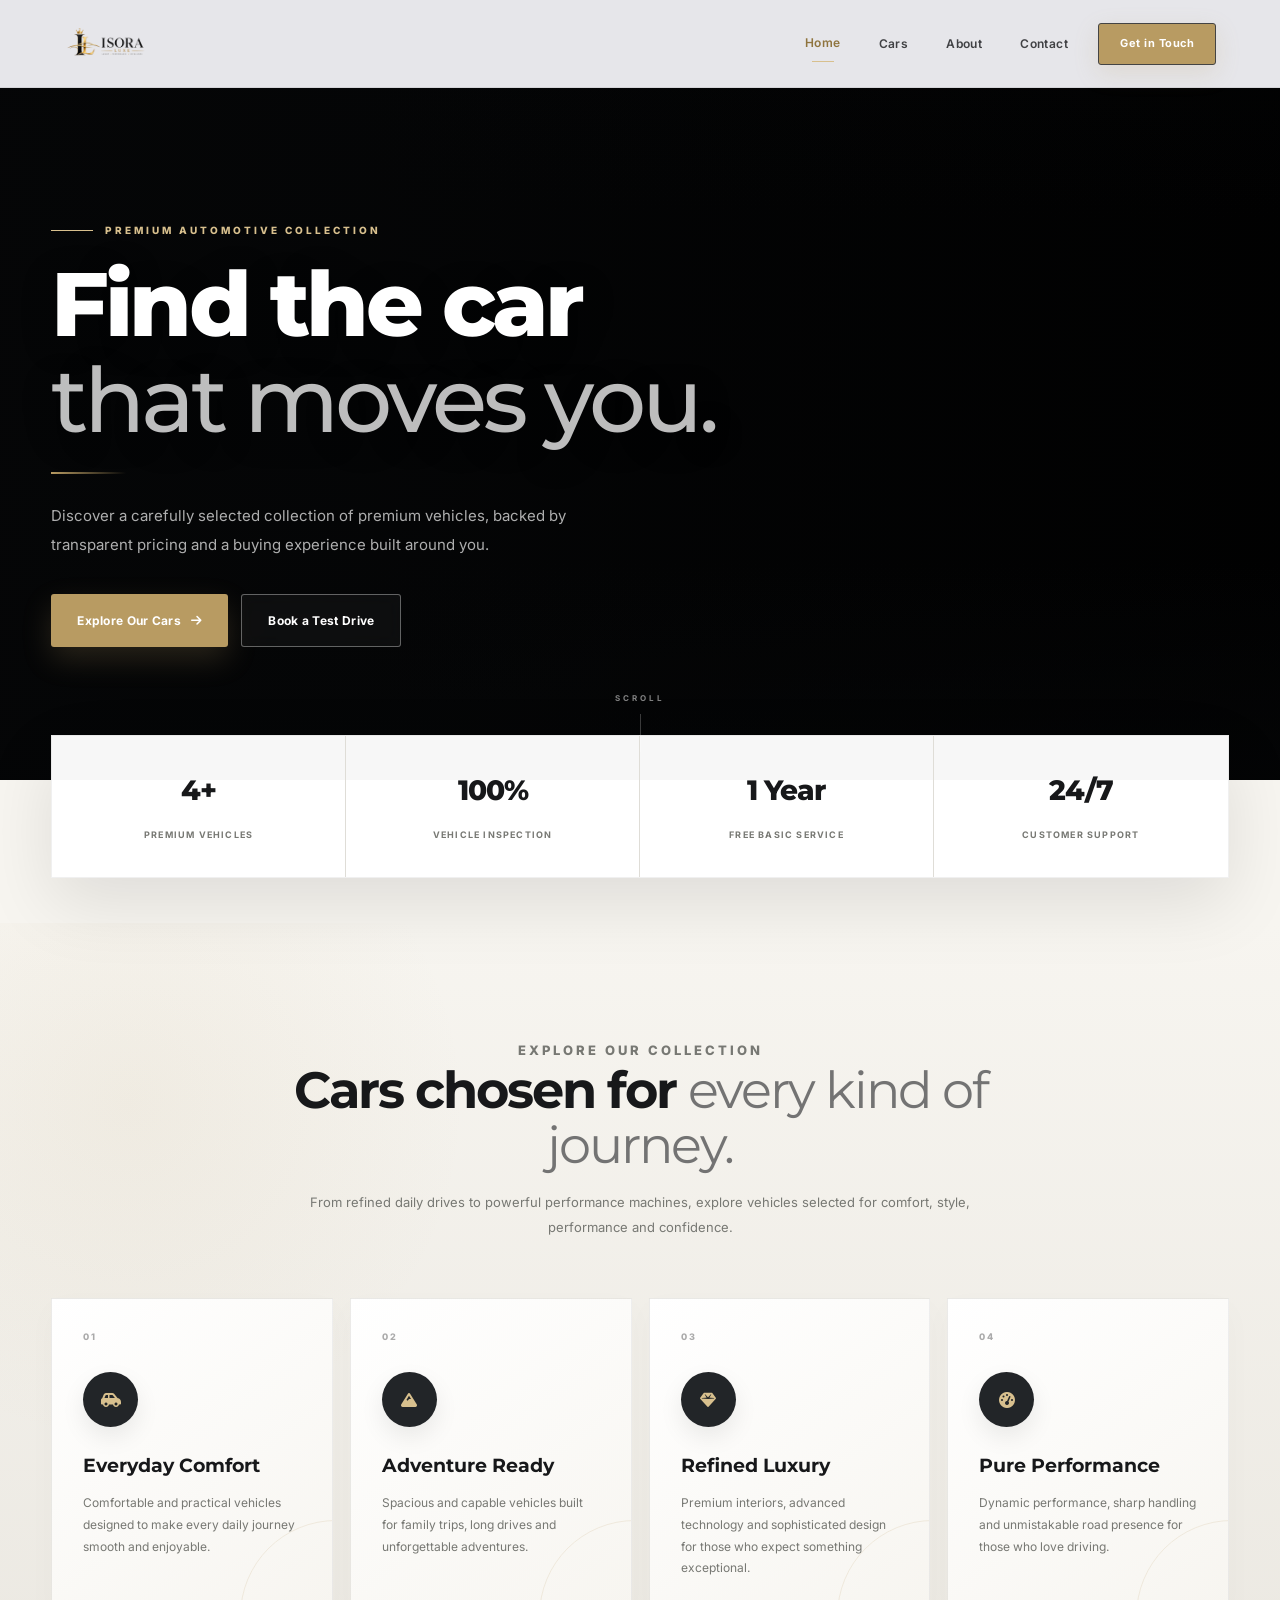
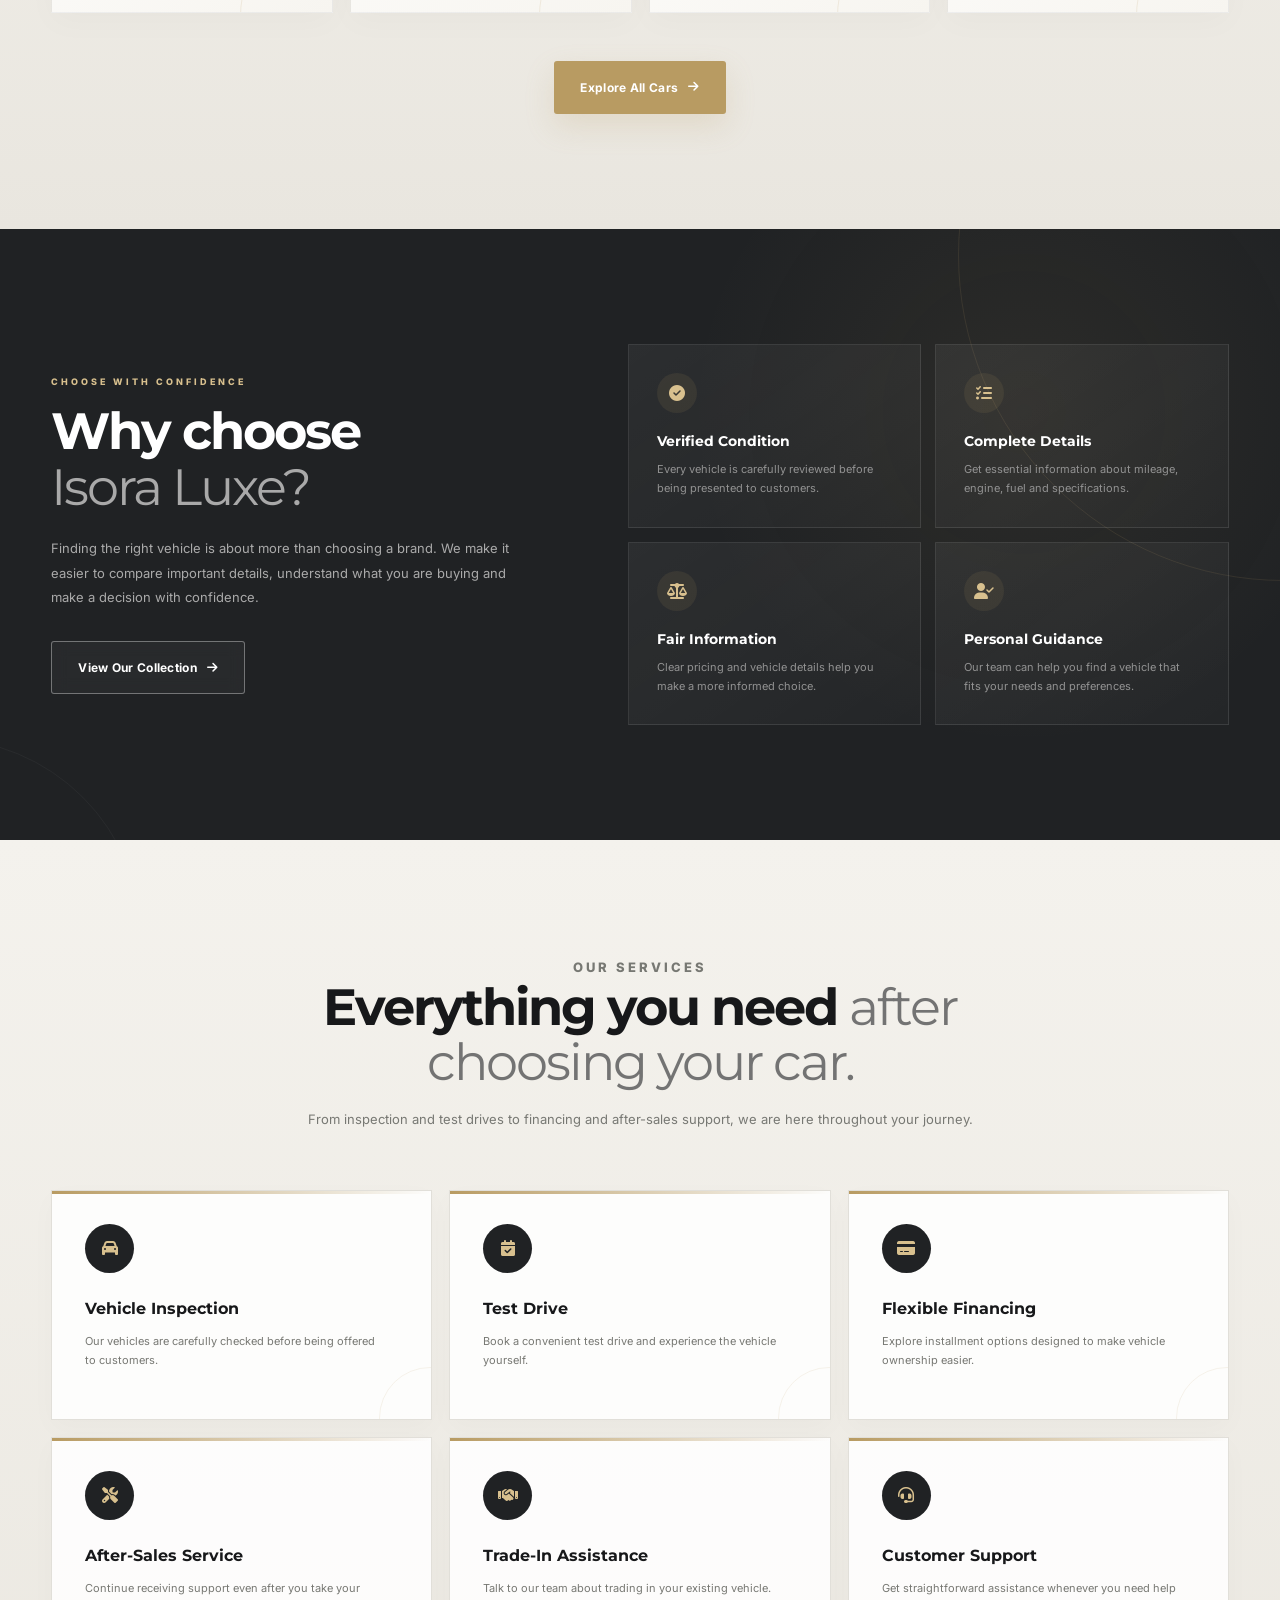
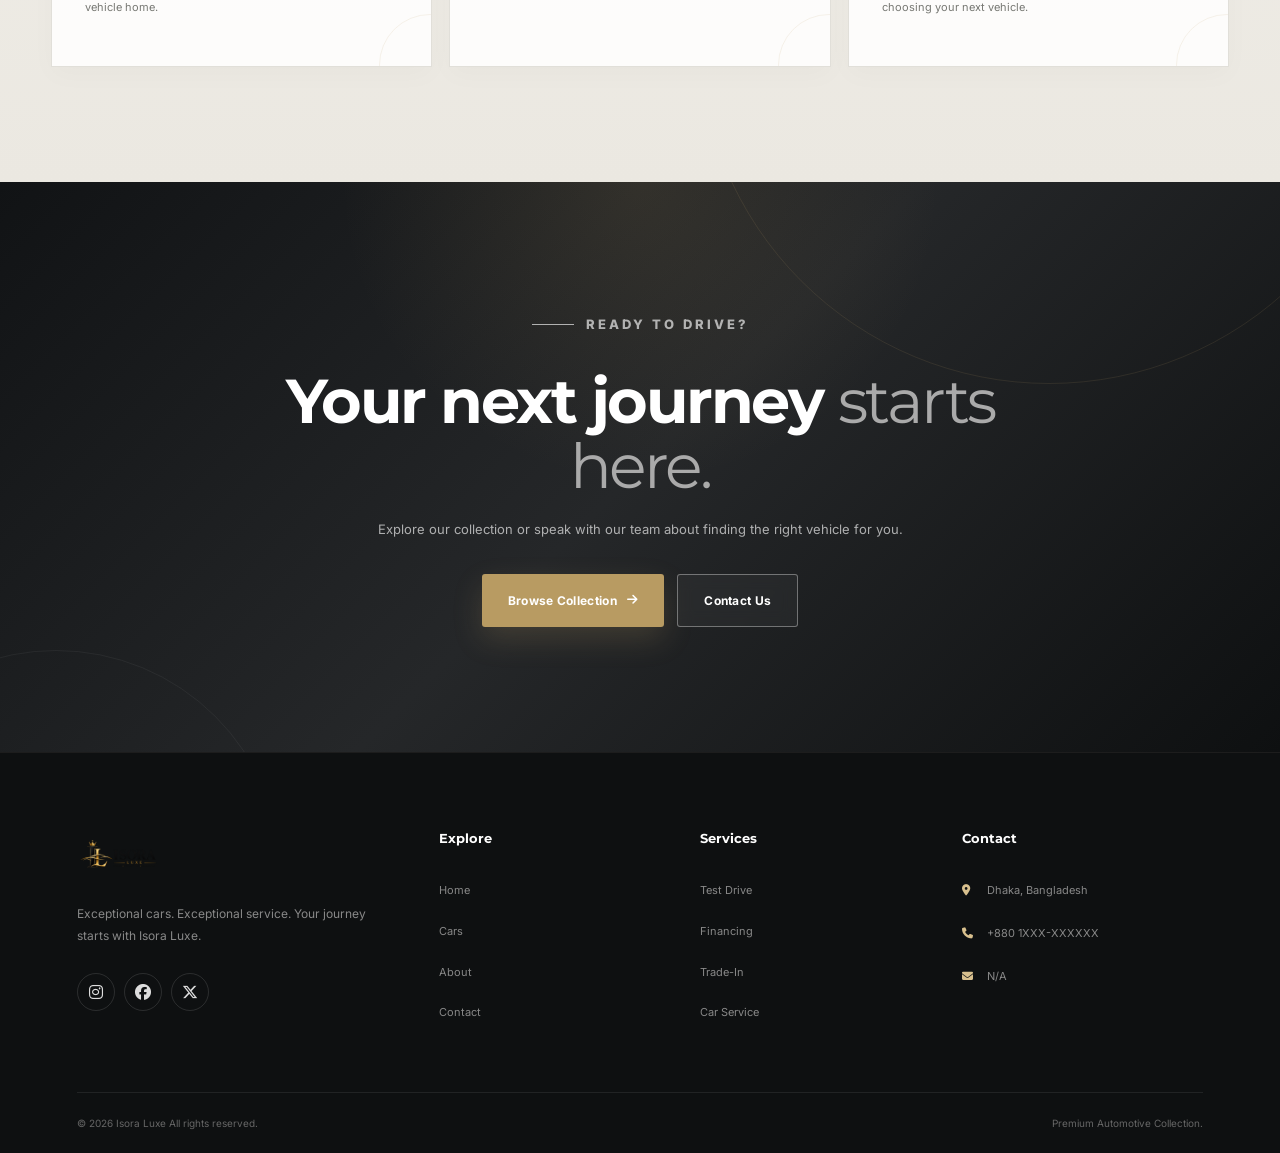
==== commit 6231c189: "Add files via upload" ====
--- a/index.html
+++ b/index.html
@@ -401,10 +401,15 @@
                 0 25px 60px rgba(0,0,0,.35);
 
             backdrop-filter: blur(20px);
+            -webkit-backdrop-filter: blur(20px);
         }
 
         .mobile-nav.is-open {
             display: block;
+        }
+
+        .mobile-nav[hidden] {
+            display: none !important;
         }
 
         .mobile-nav a {
@@ -485,19 +490,7 @@
 
             z-index: 0;
 
-            /*
-             * Fallback image.
-             *
-             * Make sure this file exists:
-             *
-             * images/hero-poster.jpg
-             */
-
-            background:
-                #070809
-                url("../images/hero-poster.jpg")
-                center center / cover
-                no-repeat;
+            background: #070809;
 
             filter:
                 brightness(.72)
@@ -508,22 +501,15 @@
 
             opacity: 1;
 
-            transition:
-                opacity .45s ease,
-                transform 1.2s ease;
-        }
-
-        .pw-hero-video.is-playing {
-            opacity: 1;
-        }
-
-        /*
-         * If the actual video cannot load,
-         * keep the poster/background visible.
-         */
-
-        .pw-hero-video.video-error {
-            opacity: 0;
+            /*
+             * Important mobile playback settings.
+             */
+
+            -webkit-transform: translateZ(0);
+            transform: translateZ(0);
+
+            -webkit-backface-visibility: hidden;
+            backface-visibility: hidden;
         }
 
 
@@ -750,6 +736,7 @@
             color: white;
 
             backdrop-filter: blur(8px);
+            -webkit-backdrop-filter: blur(8px);
         }
 
         .pw-btn-outline:hover {
@@ -1923,11 +1910,11 @@
                 min-height: 700px;
             }
 
-            /*
-             * Mobile video positioning.
-             */
-
             .pw-hero-video {
+                width: 100%;
+                height: 100%;
+
+                object-fit: cover;
                 object-position: center center;
 
                 filter:
@@ -1935,7 +1922,13 @@
                     contrast(1.08)
                     saturate(.88);
 
-                transform: scale(1.01);
+                transform:
+                    translateZ(0)
+                    scale(1.01);
+
+                -webkit-transform:
+                    translateZ(0)
+                    scale(1.01);
             }
 
             .pw-hero-content {
@@ -2017,11 +2010,6 @@
             .pw-hero {
                 min-height: 680px;
             }
-
-            /*
-             * On smaller phones, slightly reposition the
-             * video so the important part remains visible.
-             */
 
             .pw-hero-video {
                 object-position: 58% center;
@@ -2223,9 +2211,7 @@
 
     <a href="#main-content"
        class="skip-link">
-
         Skip to content
-
     </a>
 
 
@@ -2257,27 +2243,19 @@
             <a href="index.html"
                class="active"
                aria-current="page">
-
                 Home
-
             </a>
 
             <a href="cars.html">
-
                 Cars
-
             </a>
 
             <a href="about.html">
-
                 About
-
             </a>
 
             <a href="contact.html">
-
                 Contact
-
             </a>
 
         </nav>
@@ -2287,9 +2265,7 @@
 
         <a href="contact.html"
            class="nav-btn">
-
             Get in Touch
-
         </a>
 
 
@@ -2317,33 +2293,23 @@
             <a href="index.html"
                class="active"
                aria-current="page">
-
                 Home
-
             </a>
 
             <a href="cars.html">
-
                 Cars
-
             </a>
 
             <a href="about.html">
-
                 About
-
             </a>
 
             <a href="contact.html">
-
                 Contact
-
             </a>
 
             <a href="contact.html">
-
                 Get in Touch
-
             </a>
 
         </nav>
@@ -2365,6 +2331,7 @@
             <!-- HERO VIDEO -->
 
             <video
+                id="hero-video"
                 class="pw-hero-video"
                 autoplay
                 muted
@@ -2389,9 +2356,7 @@
                 <div class="pw-hero-content-inner">
 
                     <p class="pw-eyebrow">
-
                         Premium Automotive Collection
-
                     </p>
 
                     <h1 id="hero-title">
@@ -2399,9 +2364,7 @@
                         Find the car
 
                         <span>
-
                             that moves you.
-
                         </span>
 
                     </h1>
@@ -2448,9 +2411,7 @@
                  aria-hidden="true">
 
                 <span>
-
                     Scroll
-
                 </span>
 
                 <span class="hero-scroll-line"></span>
@@ -2476,15 +2437,11 @@
                          role="listitem">
 
                         <strong>
-
                             4+
-
                         </strong>
 
                         <span>
-
                             Premium Vehicles
-
                         </span>
 
                     </div>
@@ -2493,15 +2450,11 @@
                          role="listitem">
 
                         <strong>
-
                             100%
-
                         </strong>
 
                         <span>
-
                             Vehicle Inspection
-
                         </span>
 
                     </div>
@@ -2510,15 +2463,11 @@
                          role="listitem">
 
                         <strong>
-
                             1 Year
-
                         </strong>
 
                         <span>
-
                             Free Basic Service
-
                         </span>
 
                     </div>
@@ -2527,15 +2476,11 @@
                          role="listitem">
 
                         <strong>
-
                             24/7
-
                         </strong>
 
                         <span>
-
                             Customer Support
-
                         </span>
 
                     </div>
@@ -2559,9 +2504,7 @@
                 <div class="pw-section-heading reveal">
 
                     <p class="pw-section-label">
-
                         Explore Our Collection
-
                     </p>
 
                     <h2 id="collection-title">
@@ -2569,9 +2512,7 @@
                         Cars chosen for
 
                         <span>
-
                             every kind of journey.
-
                         </span>
 
                     </h2>
@@ -2593,9 +2534,7 @@
                     <article class="pw-type-card reveal">
 
                         <div class="pw-type-number">
-
                             01
-
                         </div>
 
                         <div class="pw-type-icon"
@@ -2606,9 +2545,7 @@
                         </div>
 
                         <h3>
-
                             Everyday Comfort
-
                         </h3>
 
                         <p>
@@ -2624,9 +2561,7 @@
                     <article class="pw-type-card reveal delay-1">
 
                         <div class="pw-type-number">
-
                             02
-
                         </div>
 
                         <div class="pw-type-icon"
@@ -2637,9 +2572,7 @@
                         </div>
 
                         <h3>
-
                             Adventure Ready
-
                         </h3>
 
                         <p>
@@ -2655,9 +2588,7 @@
                     <article class="pw-type-card reveal delay-2">
 
                         <div class="pw-type-number">
-
                             03
-
                         </div>
 
                         <div class="pw-type-icon"
@@ -2668,9 +2599,7 @@
                         </div>
 
                         <h3>
-
                             Refined Luxury
-
                         </h3>
 
                         <p>
@@ -2687,9 +2616,7 @@
                     <article class="pw-type-card reveal delay-3">
 
                         <div class="pw-type-number">
-
                             04
-
                         </div>
 
                         <div class="pw-type-icon"
@@ -2700,9 +2627,7 @@
                         </div>
 
                         <h3>
-
                             Pure Performance
-
                         </h3>
 
                         <p>
@@ -2753,9 +2678,7 @@
                     <div class="reveal">
 
                         <p class="pw-section-label">
-
                             Choose With Confidence
-
                         </p>
 
                         <h2 id="why-title">
@@ -2763,9 +2686,7 @@
                             Why choose
 
                             <span>
-
                                 Isora Luxe?
-
                             </span>
 
                         </h2>
@@ -2802,9 +2723,7 @@
                                aria-hidden="true"></i>
 
                             <h3>
-
                                 Verified Condition
-
                             </h3>
 
                             <p>
@@ -2823,9 +2742,7 @@
                                aria-hidden="true"></i>
 
                             <h3>
-
                                 Complete Details
-
                             </h3>
 
                             <p>
@@ -2844,9 +2761,7 @@
                                aria-hidden="true"></i>
 
                             <h3>
-
                                 Fair Information
-
                             </h3>
 
                             <p>
@@ -2865,9 +2780,7 @@
                                aria-hidden="true"></i>
 
                             <h3>
-
                                 Personal Guidance
-
                             </h3>
 
                             <p>
@@ -2901,9 +2814,7 @@
                 <div class="pw-section-heading reveal">
 
                     <p class="pw-section-label">
-
                         Our Services
-
                     </p>
 
                     <h2 id="services-title">
@@ -2911,9 +2822,7 @@
                         Everything you need
 
                         <span>
-
                             after choosing your car.
-
                         </span>
 
                     </h2>
@@ -2938,9 +2847,7 @@
                            aria-hidden="true"></i>
 
                         <h3>
-
                             Vehicle Inspection
-
                         </h3>
 
                         <p>
@@ -2959,9 +2866,7 @@
                            aria-hidden="true"></i>
 
                         <h3>
-
                             Test Drive
-
                         </h3>
 
                         <p>
@@ -2980,9 +2885,7 @@
                            aria-hidden="true"></i>
 
                         <h3>
-
                             Flexible Financing
-
                         </h3>
 
                         <p>
@@ -3001,9 +2904,7 @@
                            aria-hidden="true"></i>
 
                         <h3>
-
                             After-Sales Service
-
                         </h3>
 
                         <p>
@@ -3022,9 +2923,7 @@
                            aria-hidden="true"></i>
 
                         <h3>
-
                             Trade-In Assistance
-
                         </h3>
 
                         <p>
@@ -3043,9 +2942,7 @@
                            aria-hidden="true"></i>
 
                         <h3>
-
                             Customer Support
-
                         </h3>
 
                         <p>
@@ -3077,9 +2974,7 @@
                 <div class="pw-cta-inner reveal">
 
                     <p class="pw-eyebrow">
-
                         Ready to Drive?
-
                     </p>
 
                     <h2 id="cta-title">
@@ -3087,9 +2982,7 @@
                         Your next journey
 
                         <span>
-
                             starts here.
-
                         </span>
 
                     </h2>
@@ -3199,33 +3092,23 @@
             <div class="footer-column">
 
                 <h4>
-
                     Explore
-
                 </h4>
 
                 <a href="index.html">
-
                     Home
-
                 </a>
 
                 <a href="cars.html">
-
                     Cars
-
                 </a>
 
                 <a href="about.html">
-
                     About
-
                 </a>
 
                 <a href="contact.html">
-
                     Contact
-
                 </a>
 
             </div>
@@ -3236,33 +3119,23 @@
             <div class="footer-column">
 
                 <h4>
-
                     Services
-
                 </h4>
 
                 <a href="contact.html">
-
                     Test Drive
-
                 </a>
 
                 <a href="contact.html">
-
                     Financing
-
                 </a>
 
                 <a href="contact.html">
-
                     Trade-In
-
                 </a>
 
                 <a href="contact.html">
-
                     Car Service
-
                 </a>
 
             </div>
@@ -3273,9 +3146,7 @@
             <div class="footer-column">
 
                 <h4>
-
                     Contact
-
                 </h4>
 
                 <p>
@@ -3284,9 +3155,7 @@
                        aria-hidden="true"></i>
 
                     <span>
-
                         Dhaka, Bangladesh
-
                     </span>
 
                 </p>
@@ -3297,9 +3166,7 @@
                        aria-hidden="true"></i>
 
                     <span>
-
                         +880 1XXX-XXXXXX
-
                     </span>
 
                 </p>
@@ -3310,9 +3177,7 @@
                        aria-hidden="true"></i>
 
                     <span>
-
                         N/A
-
                     </span>
 
                 </p>
@@ -3340,9 +3205,7 @@
             </p>
 
             <p>
-
                 Premium Automotive Collection.
-
             </p>
 
         </div>
@@ -3351,7 +3214,7 @@
 
 
     <!-- =========================================================
-         MAIN JAVASCRIPT
+         JAVASCRIPT
     ========================================================== -->
 
     <script src="js/script.js"></script>
@@ -3386,7 +3249,9 @@
 
             function updateNavbar() {
 
-                if (!navbar) return;
+                if (!navbar) {
+                    return;
+                }
 
                 if (window.scrollY > 40) {
 
@@ -3472,8 +3337,6 @@
                 );
 
 
-                /* Close menu when a link is clicked */
-
                 mobileNav
                     .querySelectorAll("a")
                     .forEach(function (link) {
@@ -3518,8 +3381,6 @@
 
                     });
 
-
-                /* Escape closes menu */
 
                 document.addEventListener(
                     "keydown",
@@ -3628,7 +3489,7 @@
 
                         },
                         {
-                            threshold: .12,
+                            threshold: 0.12,
                             rootMargin: "0px 0px -40px 0px"
                         }
                     );
@@ -3647,22 +3508,29 @@
 
 
             /* =====================================================
-               HERO VIDEO — MOBILE AUTOPLAY FIX
+               HERO VIDEO — AUTOMATIC MOBILE + DESKTOP PLAYBACK
             ===================================================== */
 
             const heroVideo =
-                document.querySelector(".pw-hero-video");
+                document.getElementById("hero-video");
 
             if (heroVideo) {
 
-
-                /* -------------------------------------------------
-                   FORCE MOBILE-SAFE VIDEO SETTINGS
-                ------------------------------------------------- */
-
+                /*
+                 * Force the browser's muted inline-autoplay
+                 * properties in JavaScript as well.
+                 */
+
+                heroVideo.autoplay = true;
                 heroVideo.muted = true;
-
                 heroVideo.defaultMuted = true;
+                heroVideo.loop = true;
+                heroVideo.playsInline = true;
+
+                heroVideo.setAttribute(
+                    "autoplay",
+                    ""
+                );
 
                 heroVideo.setAttribute(
                     "muted",
@@ -3670,6 +3538,11 @@
                 );
 
                 heroVideo.setAttribute(
+                    "loop",
+                    ""
+                );
+
+                heroVideo.setAttribute(
                     "playsinline",
                     ""
                 );
@@ -3679,11 +3552,6 @@
                     ""
                 );
 
-                heroVideo.setAttribute(
-                    "autoplay",
-                    ""
-                );
-
 
                 /* -------------------------------------------------
                    PLAY FUNCTION
@@ -3691,9 +3559,9 @@
 
                 function playHeroVideo() {
 
-                    if (!heroVideo) return;
-
-                    if (document.hidden) return;
+                    if (document.hidden) {
+                        return;
+                    }
 
                     heroVideo.muted = true;
 
@@ -3701,43 +3569,20 @@
                         heroVideo.play();
 
                     if (
-                        playPromise !== undefined
+                        playPromise &&
+                        typeof playPromise.catch === "function"
                     ) {
 
-                        playPromise
-                            .then(function () {
-
-                                /*
-                                 * Video successfully started.
-                                 */
-
-                                heroVideo.classList.add(
-                                    "is-playing"
-                                );
-
-                                heroVideo.classList.remove(
-                                    "video-error"
-                                );
-
-                            })
-                            .catch(function (error) {
-
-                                /*
-                                 * Browser blocked autoplay.
-                                 *
-                                 * This is normal on some
-                                 * mobile browsers.
-                                 *
-                                 * The poster image remains
-                                 * visible as the fallback.
-                                 */
+                        playPromise.catch(
+                            function (error) {
 
                                 console.log(
                                     "Hero video autoplay was blocked:",
-                                    error
+                                    error.name
                                 );
 
-                            });
+                            }
+                        );
 
                     }
 
@@ -3745,8 +3590,17 @@
 
 
                 /* -------------------------------------------------
-                   VIDEO LOADED
+                   VIDEO READY EVENTS
                 ------------------------------------------------- */
+
+                heroVideo.addEventListener(
+                    "loadedmetadata",
+                    function () {
+
+                        playHeroVideo();
+
+                    }
+                );
 
                 heroVideo.addEventListener(
                     "loadeddata",
@@ -3757,11 +3611,6 @@
                     }
                 );
 
-
-                /* -------------------------------------------------
-                   VIDEO CAN PLAY
-                ------------------------------------------------- */
-
                 heroVideo.addEventListener(
                     "canplay",
                     function () {
@@ -3771,17 +3620,12 @@
                     }
                 );
 
-
-                /* -------------------------------------------------
-                   VIDEO STARTED PLAYING
-                ------------------------------------------------- */
-
                 heroVideo.addEventListener(
                     "playing",
                     function () {
 
-                        heroVideo.classList.add(
-                            "is-playing"
+                        console.log(
+                            "Isora Luxe video is playing."
                         );
 
                     }
@@ -3789,7 +3633,14 @@
 
 
                 /* -------------------------------------------------
-                   PAGE LOAD
+                   INITIAL ATTEMPT
+                ------------------------------------------------- */
+
+                playHeroVideo();
+
+
+                /* -------------------------------------------------
+                   WINDOW LOAD
                 ------------------------------------------------- */
 
                 window.addEventListener(
@@ -3803,7 +3654,7 @@
 
 
                 /* -------------------------------------------------
-                   PAGE BECOMES VISIBLE AGAIN
+                   PAGE VISIBILITY
                 ------------------------------------------------- */
 
                 document.addEventListener(
@@ -3812,7 +3663,12 @@
 
                         if (!document.hidden) {
 
-                            playHeroVideo();
+                            heroVideo.muted = true;
+
+                            heroVideo.play()
+                                .catch(
+                                    function () {}
+                                );
 
                         }
 
@@ -3821,84 +3677,32 @@
 
 
                 /* -------------------------------------------------
-                   RETRY AFTER SHORT DELAYS
+                   MOBILE-SPECIFIC RETRY AFTER BROWSER PAINT
                 ------------------------------------------------- */
 
-                setTimeout(
-                    function () {
-
-                        playHeroVideo();
-
-                    },
-                    500
-                );
-
-                setTimeout(
-                    function () {
-
-                        playHeroVideo();
-
-                    },
-                    1500
-                );
-
-
-                /* -------------------------------------------------
-                   VIDEO ERROR
-                ------------------------------------------------- */
-
-                heroVideo.addEventListener(
-                    "error",
-                    function () {
-
-                        console.log(
-                            "Hero video could not be loaded."
-                        );
-
-                        /*
-                         * Do not remove the video.
-                         *
-                         * The poster/background image
-                         * remains available.
-                         */
-
-                        heroVideo.classList.add(
-                            "video-error"
-                        );
-
-                    }
-                );
-
-
-                /* -------------------------------------------------
-                   RECOVER FROM UNEXPECTED PAUSE
-                ------------------------------------------------- */
-
-                heroVideo.addEventListener(
-                    "pause",
-                    function () {
-
-                        if (
-                            !document.hidden &&
-                            !heroVideo.ended
-                        ) {
-
-                            setTimeout(
+                if (
+                    window.matchMedia(
+                        "(max-width: 700px)"
+                    ).matches
+                ) {
+
+                    requestAnimationFrame(
+                        function () {
+
+                            requestAnimationFrame(
                                 function () {
 
                                     playHeroVideo();
 
-                                },
-                                300
+                                }
                             );
 
                         }
-
-                    }
-                );
-
-            }
-
+                    );
+
+                }
+
+            }
 
         });
 
